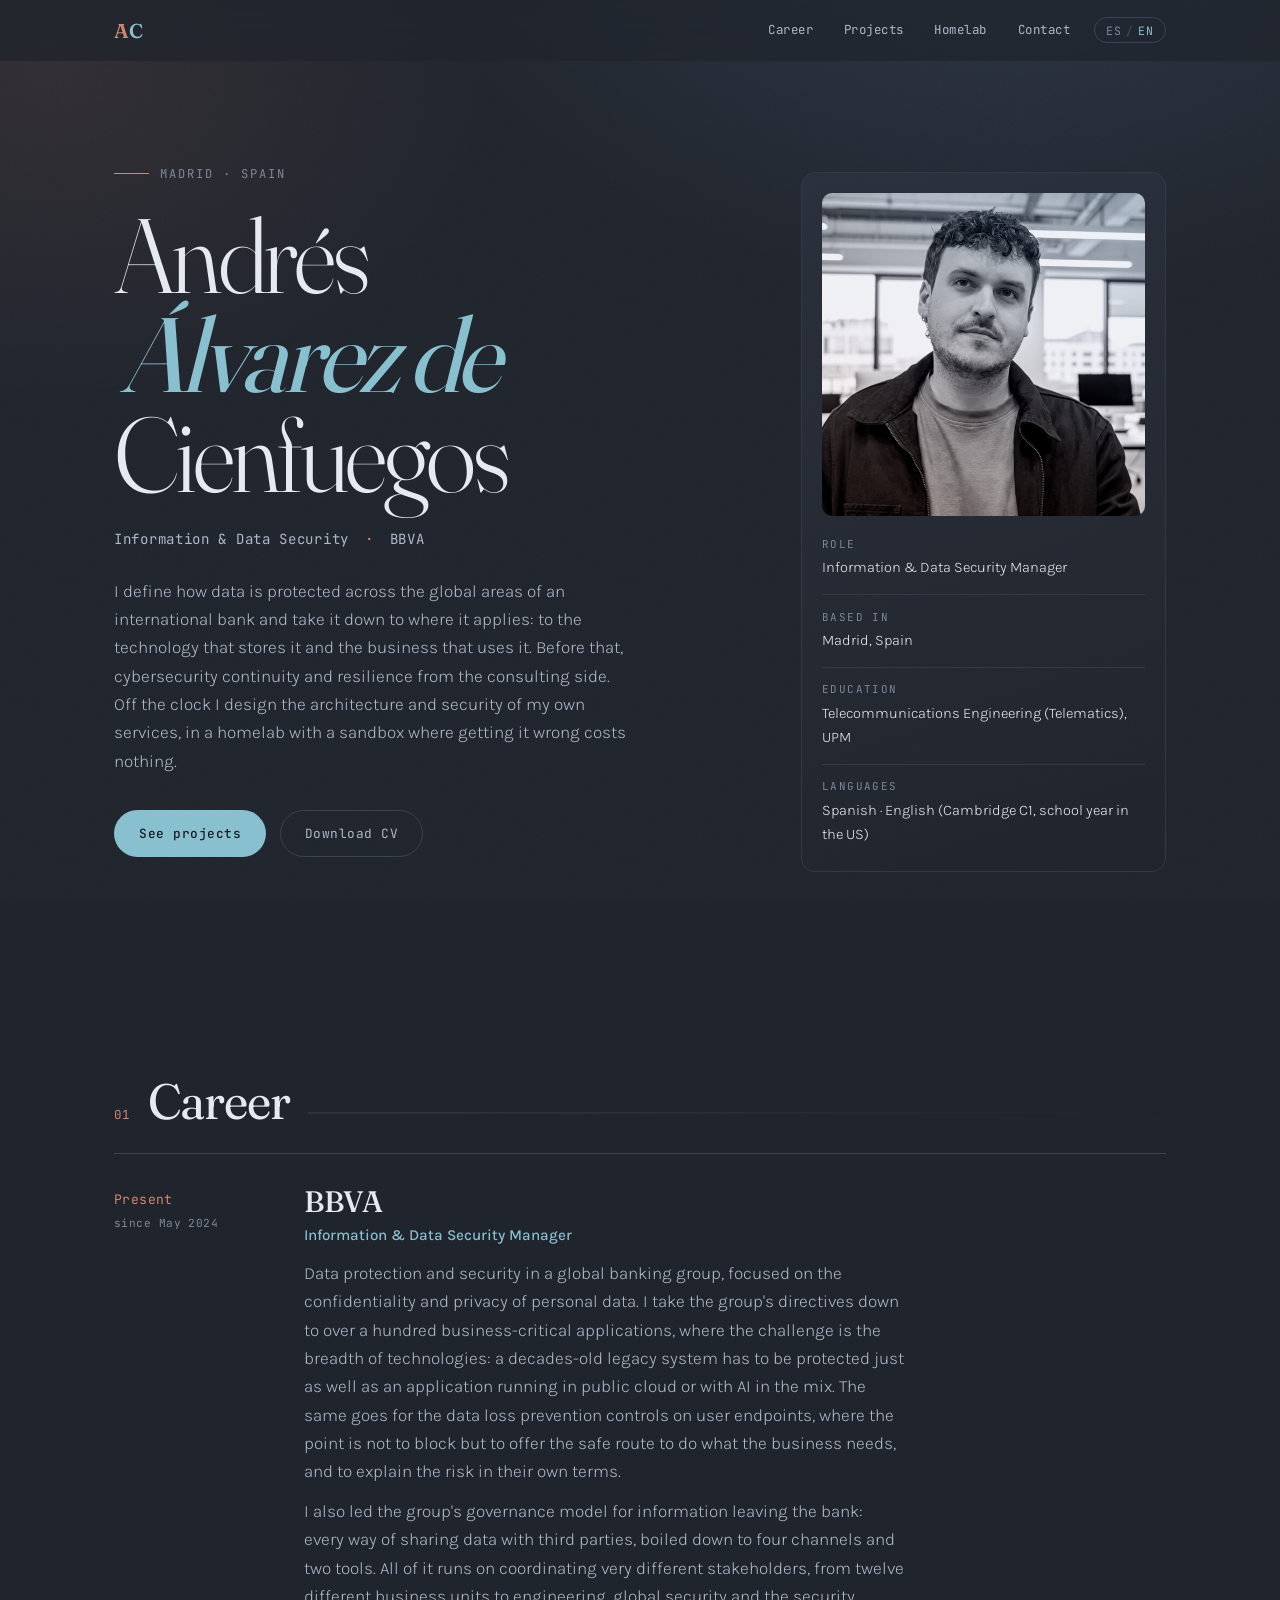
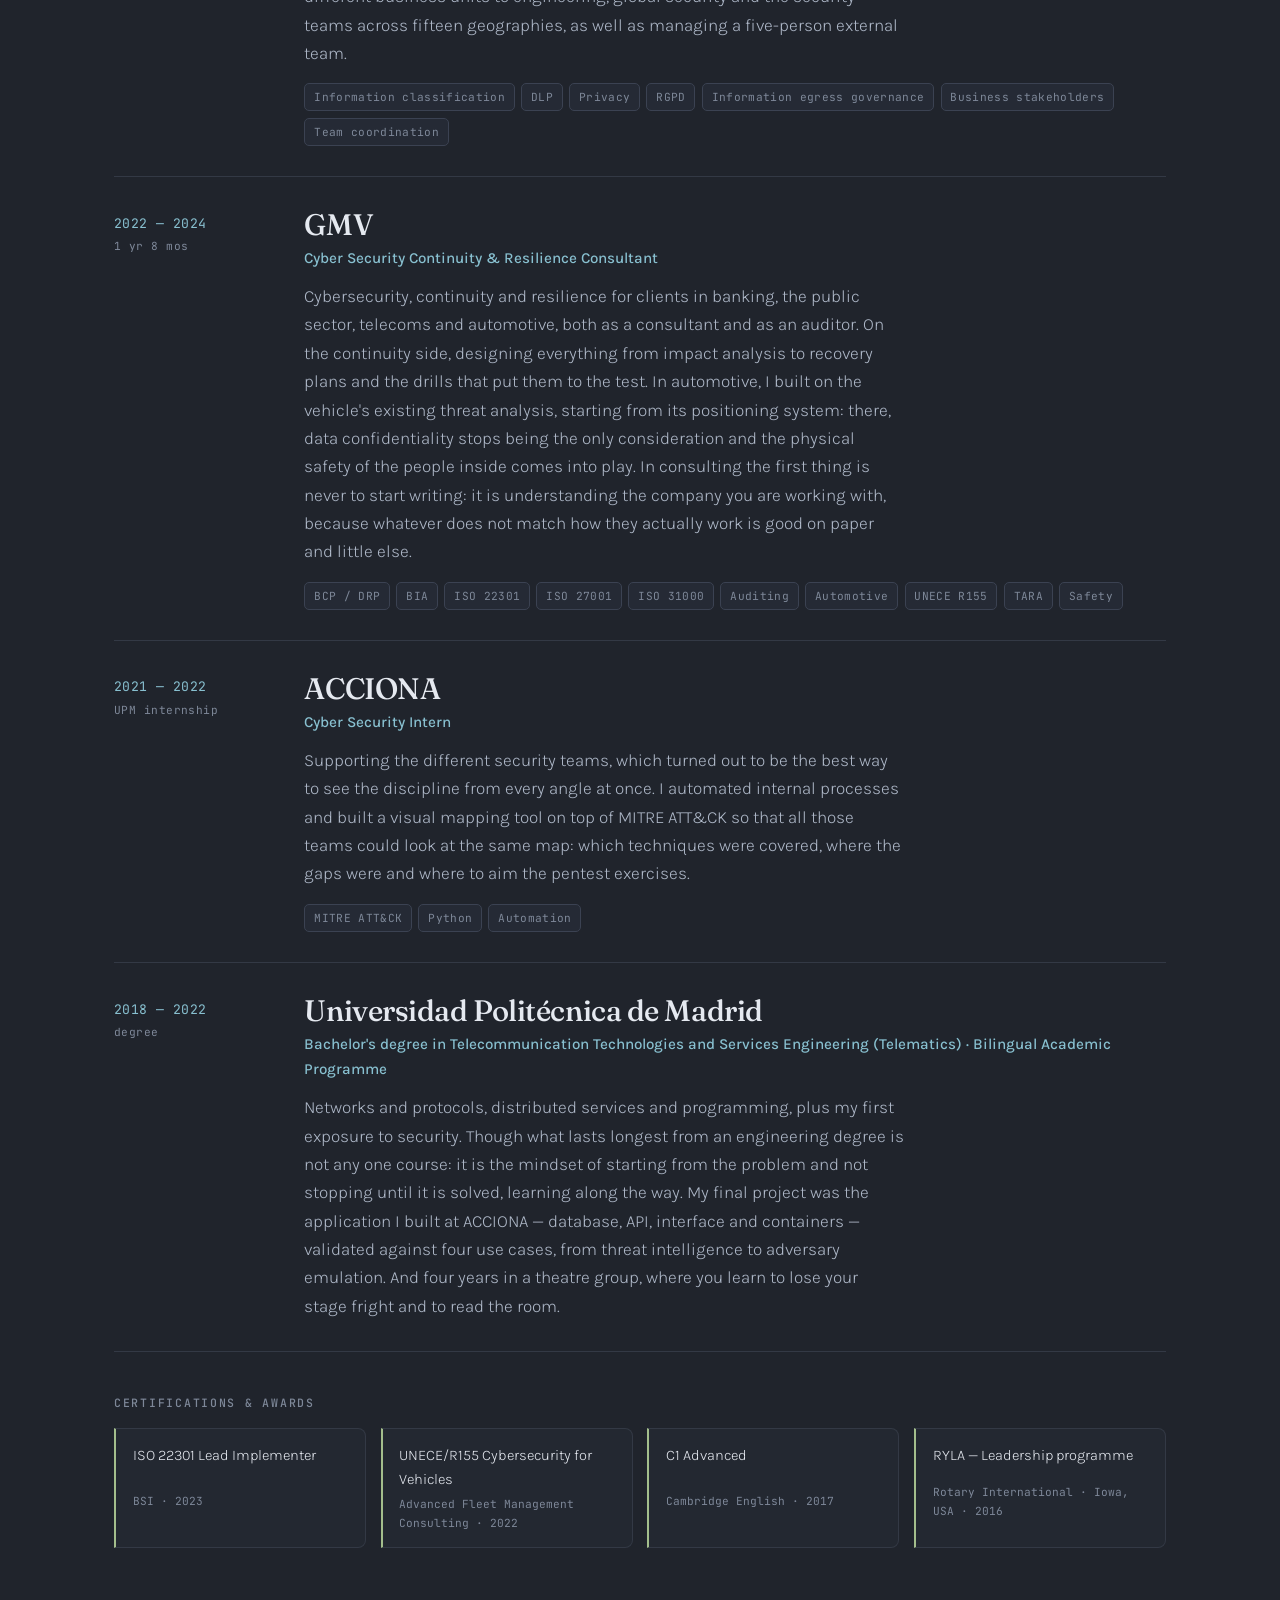
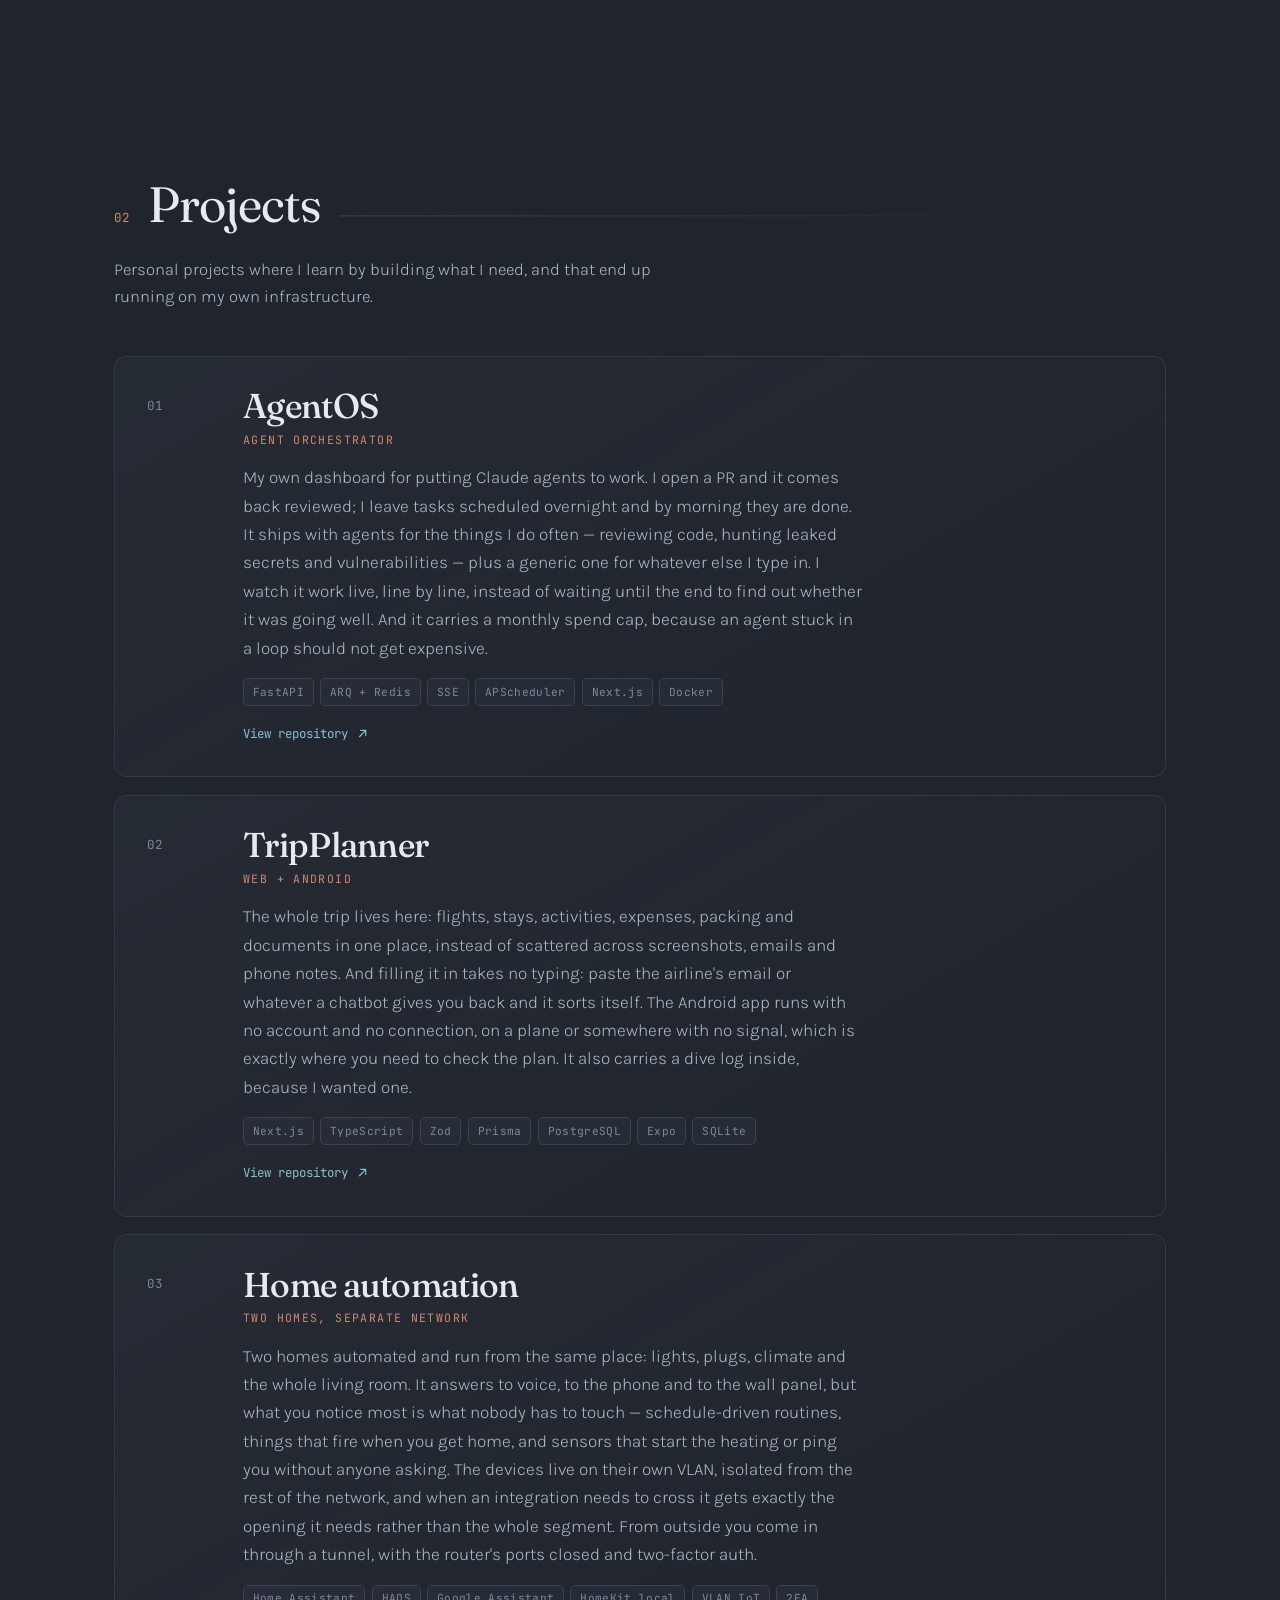
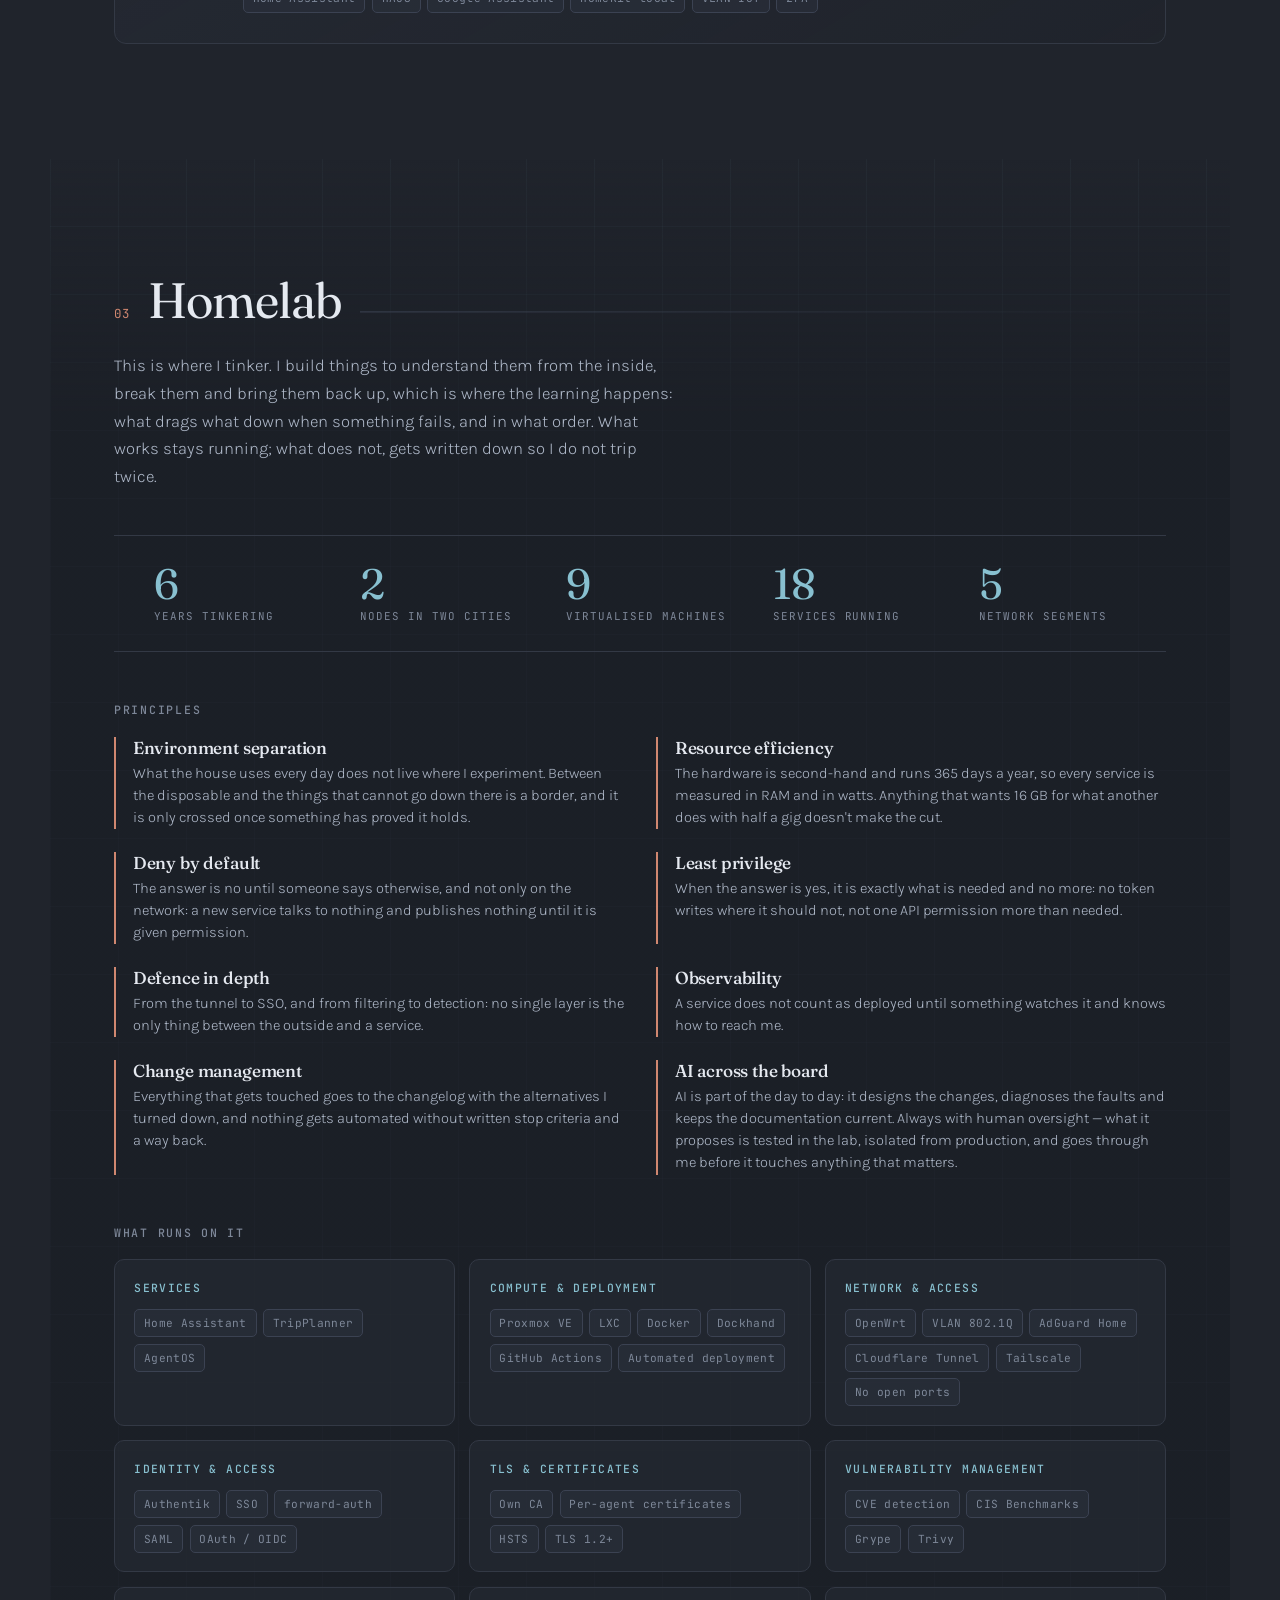
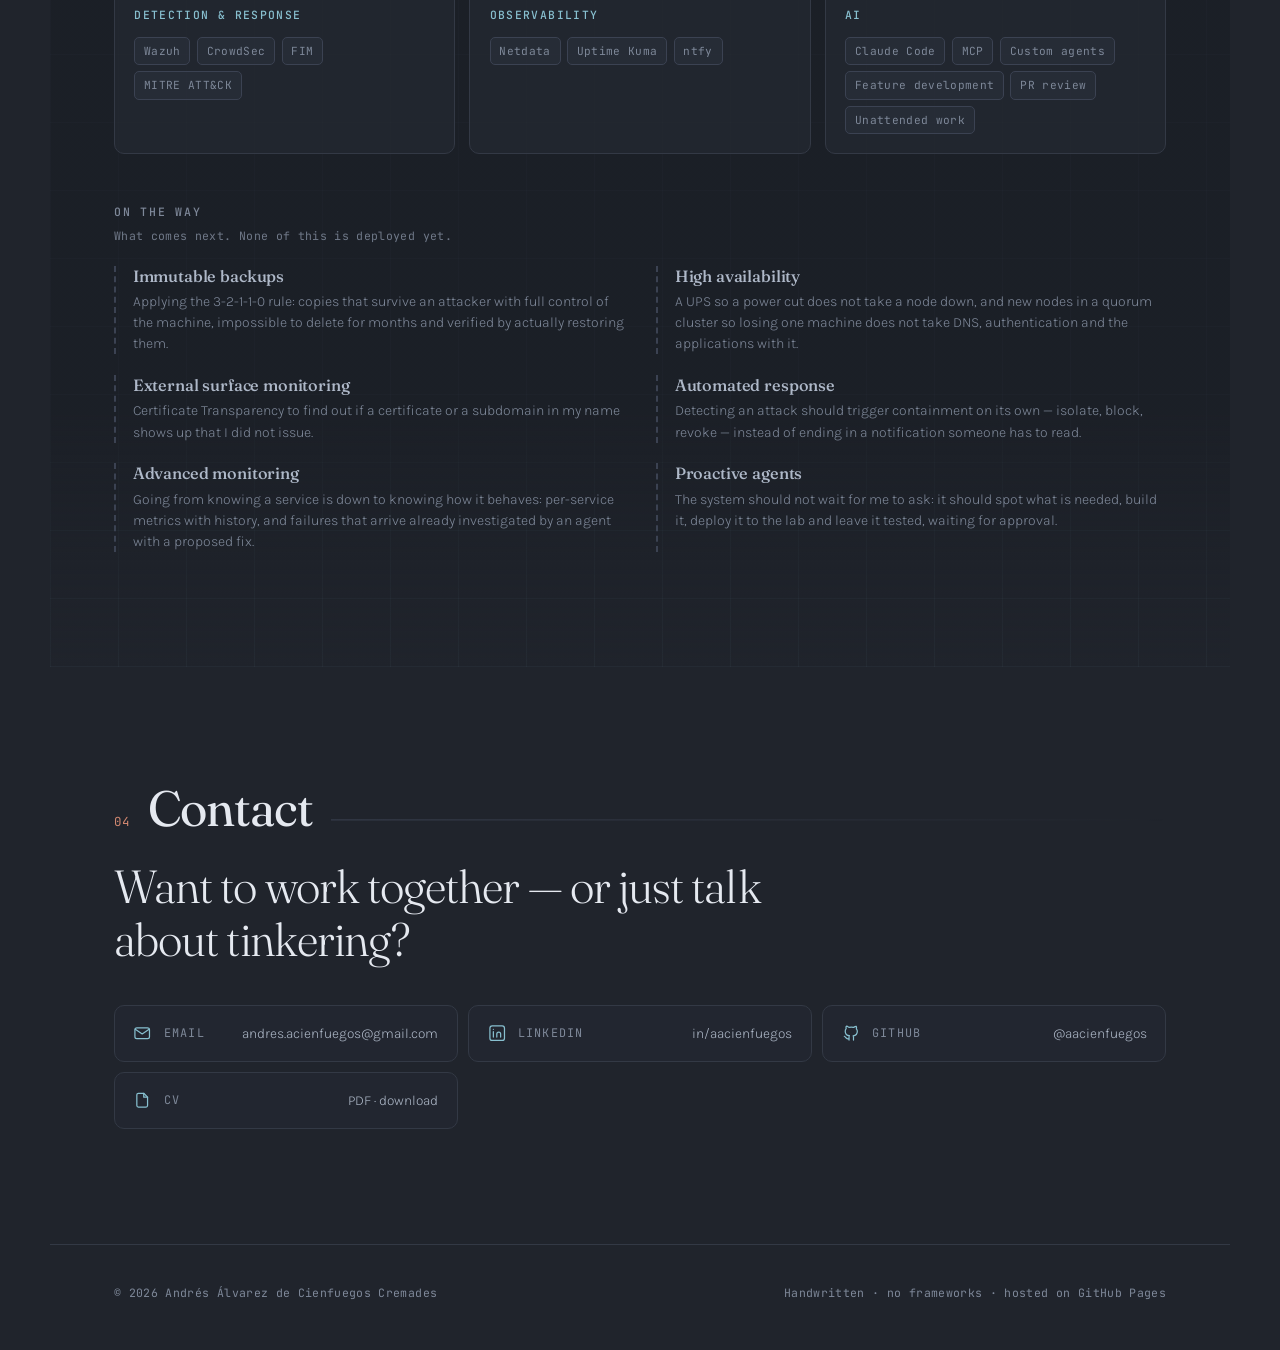
==== index.html @ 3f46bfc2 "feat: navegacion en movil y ajustes de tacto Por debajo de 640px la barra ocultaba la nav sin nada q" ====
<!DOCTYPE html>
<html lang="es">
<head>
<meta charset="utf-8">
<meta name="viewport" content="width=device-width, initial-scale=1.0">
<title>Andrés Álvarez de Cienfuegos — Information &amp; Data Security</title>
<meta name="description" content="Information &amp; Data Security Manager en BBVA. Clasificación de la información, DLP, infraestructura self-hosted y desarrollo. Madrid.">
<meta name="author" content="Andrés Álvarez de Cienfuegos Cremades">
<meta name="theme-color" content="#20242C">

<meta property="og:type" content="profile">
<meta property="og:title" content="Andrés Álvarez de Cienfuegos — Information & Data Security">
<meta property="og:description" content="Information & Data Security Manager en BBVA. Clasificación de la información, DLP, infraestructura self-hosted y desarrollo. Madrid.">
<meta property="og:url" content="https://andres.ciencre.xyz/">
<meta property="og:image" content="https://andres.ciencre.xyz/assets/og.jpg">
<meta property="og:image:width" content="1200">
<meta property="og:image:height" content="630">
<meta property="og:image:alt" content="Andrés Álvarez de Cienfuegos — Information & Data Security">
<meta property="og:locale" content="es_ES">
<meta property="og:locale:alternate" content="en_US">
<meta name="twitter:card" content="summary_large_image">

<link rel="canonical" href="https://andres.ciencre.xyz/">
<link rel="icon" href="data:image/svg+xml,%3Csvg xmlns='http://www.w3.org/2000/svg' viewBox='0 0 32 32'%3E%3Crect width='32' height='32' rx='7' fill='%2320242C'/%3E%3Cpath d='M7.5 24 L16 7.5 L24.5 24' stroke='%23D08770' stroke-width='2.6' fill='none' stroke-linejoin='round'/%3E%3Cpath d='M11.4 19 h9.2' stroke='%2388C0D0' stroke-width='2.6'/%3E%3C/svg%3E">

<link rel="preload" href="assets/fonts/karla-400-lat.woff2" as="font" type="font/woff2" crossorigin>
<link rel="preload" href="assets/fonts/fraunces-300-700-lat.woff2" as="font" type="font/woff2" crossorigin>
<link rel="stylesheet" href="assets/fonts.css">
<link rel="stylesheet" href="style.css">
  <noscript><style>.reveal{opacity:1!important;transform:none!important}</style></noscript>
</head>
<body>
<div class="grain" aria-hidden="true"></div>

<a class="skip" href="#main" data-es="Saltar al contenido" data-en="Skip to content">Saltar al contenido</a>

<header class="topbar">
  <a href="#top" class="mark" aria-label="Andrés Álvarez de Cienfuegos">
    <span class="mark-a">A</span><span class="mark-c">C</span>
  </a>
  <nav class="topnav">
    <a href="#work" data-es="Trayectoria" data-en="Career">Trayectoria</a>
    <a href="#projects" data-es="Proyectos" data-en="Projects">Proyectos</a>
    <a href="#homelab" data-es="Homelab" data-en="Homelab">Homelab</a>
    <a href="#contact" data-es="Contacto" data-en="Contact">Contacto</a>
  </nav>
  <button type="button" class="lang" id="lang-toggle" aria-label="Change language / Cambiar idioma">
    <span class="lang-opt" data-lang="es">ES</span><span class="lang-sep">/</span><span class="lang-opt" data-lang="en">EN</span>
  </button>
  <button type="button" class="menu-btn" id="menu-btn" aria-expanded="false" aria-controls="menu" aria-label="Abrir menú">
    <span class="menu-bar"></span><span class="menu-bar"></span>
  </button>
</header>

<div class="menu" id="menu" hidden>
  <nav class="menu-nav">
    <a href="#work"><span class="menu-idx">01</span><span data-es="Trayectoria" data-en="Career">Trayectoria</span></a>
    <a href="#projects"><span class="menu-idx">02</span><span data-es="Proyectos" data-en="Projects">Proyectos</span></a>
    <a href="#homelab"><span class="menu-idx">03</span><span data-es="Homelab" data-en="Homelab">Homelab</span></a>
    <a href="#contact"><span class="menu-idx">04</span><span data-es="Contacto" data-en="Contact">Contacto</span></a>
  </nav>
  <div class="menu-foot">
    <a href="assets/CV_Andres_AlvarezDeCienfuegos.pdf" data-cv-es="assets/CV_Andres_AlvarezDeCienfuegos.pdf" data-cv-en="assets/CV_Andres_AlvarezDeCienfuegos_EN.pdf" data-es="Descargar CV" data-en="Download CV">Descargar CV</a>
    <a href="https://www.linkedin.com/in/aacienfuegos" rel="noopener">LinkedIn</a>
    <a href="https://github.com/aacienfuegos" rel="noopener">GitHub</a>
  </div>
</div>

<main id="main">

<section class="hero" id="top">
  <div class="hero-grid">
    <div class="hero-lead">
      <p class="kicker reveal" data-es="Madrid · España" data-en="Madrid · Spain">Madrid · España</p>
      <h1 class="reveal">
        <span class="h1-line">Andrés</span>
        <span class="h1-line h1-accent">Álvarez de</span>
        <span class="h1-line">Cienfuegos</span>
      </h1>
      <p class="hero-role reveal">
        <span data-es="Information &amp; Data Security" data-en="Information &amp; Data Security">Information &amp; Data Security</span>
        <span class="dot">·</span>
        <span>BBVA</span>
      </p>
      <p class="hero-text reveal"
         data-es="Defino cómo se protege el dato en las áreas globales de un banco internacional y lo bajo a donde se aplica: a la tecnología que lo guarda y al negocio que lo usa. Antes, continuidad y resiliencia de ciberseguridad desde consultoría. Fuera de horas diseño la arquitectura y la seguridad de mis propios servicios, en un homelab con un laboratorio aparte donde equivocarse sale gratis."
         data-en="I define how data is protected across the global areas of an international bank and take it down to where it applies: to the technology that stores it and the business that uses it. Before that, cybersecurity continuity and resilience from the consulting side. Off the clock I design the architecture and security of my own services, in a homelab with a sandbox where getting it wrong costs nothing.">
        Defino cómo se protege el dato en las áreas globales de un banco internacional y lo bajo a donde se aplica: a la tecnología que lo guarda y al negocio que lo usa. Antes, continuidad y resiliencia de ciberseguridad desde consultoría. Fuera de horas diseño la arquitectura y la seguridad de mis propios servicios, en un homelab con un laboratorio aparte donde equivocarse sale gratis.
      </p>
      <div class="hero-cta reveal">
        <a class="btn btn-primary" href="#projects" data-es="Ver proyectos" data-en="See projects">Ver proyectos</a>
        <a class="btn btn-ghost" href="assets/CV_Andres_AlvarezDeCienfuegos.pdf" data-cv-es="assets/CV_Andres_AlvarezDeCienfuegos.pdf" data-cv-en="assets/CV_Andres_AlvarezDeCienfuegos_EN.pdf" data-es="Descargar CV" data-en="Download CV">Descargar CV</a>
      </div>
    </div>

    <aside class="hero-card reveal">
      <div class="portrait">
        <img src="assets/profile.jpg" alt="Andrés Álvarez de Cienfuegos" width="1200" height="1200" fetchpriority="high">
      </div>
      <dl class="specs">
        <div>
          <dt data-es="Puesto" data-en="Role">Puesto</dt>
          <dd data-es="Information &amp; Data Security Manager" data-en="Information &amp; Data Security Manager">Information &amp; Data Security Manager</dd>
        </div>
        <div>
          <dt data-es="Base" data-en="Based in">Base</dt>
          <dd data-es="Madrid, España" data-en="Madrid, Spain">Madrid, España</dd>
        </div>
        <div>
          <dt data-es="Formación" data-en="Education">Formación</dt>
          <dd data-es="Ing. de Telecomunicaciones (Telemática), UPM" data-en="Telecommunications Engineering (Telematics), UPM">Ing. de Telecomunicaciones (Telemática), UPM</dd>
        </div>
        <div>
          <dt data-es="Idiomas" data-en="Languages">Idiomas</dt>
          <dd data-es="Español · Inglés (C1 Cambridge, curso escolar en EEUU)" data-en="Spanish · English (Cambridge C1, school year in the US)">Español · Inglés (C1 Cambridge, curso escolar en EEUU)</dd>
        </div>
      </dl>
    </aside>
  </div>
</section>

<section class="section" id="work">
  <div class="section-head reveal">
    <span class="num">01</span>
    <h2 data-es="Trayectoria" data-en="Career">Trayectoria</h2>
  </div>
  <ol class="timeline">
    <li class="tl-item reveal">
      <div class="tl-when">
        <span class="tl-now" data-es="Actualidad" data-en="Present">Actualidad</span>
        <span class="tl-since" data-es="desde may. 2024" data-en="since May 2024">desde may. 2024</span>
      </div>
      <div class="tl-what">
        <h3>BBVA</h3>
        <p class="tl-role" data-es="Information &amp; Data Security Manager" data-en="Information &amp; Data Security Manager">Information &amp; Data Security Manager</p>
        <p class="tl-desc"
           data-es="Protección y seguridad del dato en un grupo bancario global, con foco en la confidencialidad y la privacidad de los datos personales. Bajo las directrices del grupo a más de cien aplicaciones críticas, donde el reto es el abanico de tecnologías: hay que proteger igual un sistema legacy de hace décadas que una aplicación en nube pública o con IA de por medio. Y a los controles de prevención de fuga en los puestos de usuario, donde lo importante no es bloquear sino dar la vía segura para hacer lo que el negocio necesita y explicarle el riesgo en sus términos."
           data-en="Data protection and security in a global banking group, focused on the confidentiality and privacy of personal data. I take the group's directives down to over a hundred business-critical applications, where the challenge is the breadth of technologies: a decades-old legacy system has to be protected just as well as an application running in public cloud or with AI in the mix. The same goes for the data loss prevention controls on user endpoints, where the point is not to block but to offer the safe route to do what the business needs, and to explain the risk in their own terms.">
          Protección y seguridad del dato en un grupo bancario global, con foco en la confidencialidad y la privacidad de los datos personales. Bajo las directrices del grupo a más de cien aplicaciones críticas, donde el reto es el abanico de tecnologías: hay que proteger igual un sistema legacy de hace décadas que una aplicación en nube pública o con IA de por medio. Y a los controles de prevención de fuga en los puestos de usuario, donde lo importante no es bloquear sino dar la vía segura para hacer lo que el negocio necesita y explicarle el riesgo en sus términos.
        </p>
        <p class="tl-desc"
           data-es="Lideré además el modelo de gobierno de la salida de información del grupo: todas las formas de compartir el dato con terceros, reducidas a cuatro vías y dos herramientas. Todo esto pasa por coordinar perfiles muy distintos, desde doce áreas de negocio diferentes hasta ingeniería, seguridad global y los equipos de seguridad de quince geografías, además de gestionar un equipo externo de cinco personas."
           data-en="I also led the group's governance model for information leaving the bank: every way of sharing data with third parties, boiled down to four channels and two tools. All of it runs on coordinating very different stakeholders, from twelve different business units to engineering, global security and the security teams across fifteen geographies, as well as managing a five-person external team.">
          Lideré además el modelo de gobierno de la salida de información del grupo: todas las formas de compartir el dato con terceros, reducidas a cuatro vías y dos herramientas. Todo esto pasa por coordinar perfiles muy distintos, desde doce áreas de negocio diferentes hasta ingeniería, seguridad global y los equipos de seguridad de quince geografías, además de gestionar un equipo externo de cinco personas.
        </p>
        <ul class="chips">
          <li data-es="Clasificación de la información" data-en="Information classification">Clasificación de la información</li>
          <li>DLP</li>
          <li data-es="Privacidad" data-en="Privacy">Privacidad</li>
          <li>RGPD</li>
          <li data-es="Gobierno de salida de información" data-en="Information egress governance">Gobierno de salida de información</li>
          <li data-es="Relación con negocio" data-en="Business stakeholders">Relación con negocio</li>
          <li data-es="Coordinación de equipo" data-en="Team coordination">Coordinación de equipo</li>
        </ul>
      </div>
    </li>

    <li class="tl-item reveal">
      <div class="tl-when">
        <span class="tl-now">2022 — 2024</span>
        <span class="tl-since" data-es="1 año 8 meses" data-en="1 yr 8 mos">1 año 8 meses</span>
      </div>
      <div class="tl-what">
        <h3>GMV</h3>
        <p class="tl-role" data-es="Consultor de Continuidad y Resiliencia de Ciberseguridad" data-en="Cyber Security Continuity &amp; Resilience Consultant">Consultor de Continuidad y Resiliencia de Ciberseguridad</p>
        <p class="tl-desc"
           data-es="Ciberseguridad, continuidad y resiliencia para clientes de banca, sector público, telecomunicaciones y automoción, como consultor y como auditor. En continuidad, diseñando desde el análisis de impacto hasta los planes de recuperación y los simulacros que los ponían a prueba. En automoción, evolucioné el análisis de amenazas del vehículo desde su sistema de posicionamiento: ahí la confidencialidad del dato deja de ser el único eje y aparece la seguridad física de quien va dentro. En consultoría lo primero nunca es ponerse a escribir: es entender la empresa que tienes delante, porque lo que no encaje con cómo trabajan de verdad sirve para el papel y para poco más."
           data-en="Cybersecurity, continuity and resilience for clients in banking, the public sector, telecoms and automotive, both as a consultant and as an auditor. On the continuity side, designing everything from impact analysis to recovery plans and the drills that put them to the test. In automotive, I built on the vehicle's existing threat analysis, starting from its positioning system: there, data confidentiality stops being the only consideration and the physical safety of the people inside comes into play. In consulting the first thing is never to start writing: it is understanding the company you are working with, because whatever does not match how they actually work is good on paper and little else.">
          Ciberseguridad, continuidad y resiliencia para clientes de banca, sector público, telecomunicaciones y automoción, como consultor y como auditor. En continuidad, diseñando desde el análisis de impacto hasta los planes de recuperación y los simulacros que los ponían a prueba. En automoción, evolucioné el análisis de amenazas del vehículo desde su sistema de posicionamiento: ahí la confidencialidad del dato deja de ser el único eje y aparece la seguridad física de quien va dentro. En consultoría lo primero nunca es ponerse a escribir: es entender la empresa que tienes delante, porque lo que no encaje con cómo trabajan de verdad sirve para el papel y para poco más.
        </p>
        <ul class="chips">
          <li>BCP / DRP</li>
          <li>BIA</li>
          <li>ISO 22301</li>
          <li>ISO 27001</li>
          <li>ISO 31000</li>
          <li data-es="Auditoría" data-en="Auditing">Auditoría</li>
          <li data-es="Automoción" data-en="Automotive">Automoción</li>
          <li>UNECE R155</li>
          <li>TARA</li>
          <li>Safety</li>
        </ul>
      </div>
    </li>

    <li class="tl-item reveal">
      <div class="tl-when">
        <span class="tl-now">2021 — 2022</span>
        <span class="tl-since" data-es="prácticas UPM" data-en="UPM internship">prácticas UPM</span>
      </div>
      <div class="tl-what">
        <h3>ACCIONA</h3>
        <p class="tl-role" data-es="Becario de Ciberseguridad" data-en="Cyber Security Intern">Becario de Ciberseguridad</p>
        <p class="tl-desc"
           data-es="Soporte a los distintos equipos de seguridad, que fue la mejor manera de ver la disciplina desde todos los ángulos. Automaticé procesos internos y construí una herramienta de mapeo visual sobre MITRE ATT&amp;CK para que todos esos equipos miraran el mismo mapa: qué técnicas estaban cubiertas, dónde quedaban los huecos y hacia dónde dirigir los ejercicios de pentest."
           data-en="Supporting the different security teams, which turned out to be the best way to see the discipline from every angle at once. I automated internal processes and built a visual mapping tool on top of MITRE ATT&amp;CK so that all those teams could look at the same map: which techniques were covered, where the gaps were and where to aim the pentest exercises.">
          Soporte a los distintos equipos de seguridad, que fue la mejor manera de ver la disciplina desde todos los ángulos. Automaticé procesos internos y construí una herramienta de mapeo visual sobre MITRE ATT&amp;CK para que todos esos equipos miraran el mismo mapa: qué técnicas estaban cubiertas, dónde quedaban los huecos y hacia dónde dirigir los ejercicios de pentest.
        </p>
        <ul class="chips">
          <li>MITRE ATT&amp;CK</li>
          <li>Python</li>
          <li data-es="Automatización" data-en="Automation">Automatización</li>
        </ul>
      </div>
    </li>

    <li class="tl-item reveal">
      <div class="tl-when">
        <span class="tl-now">2018 — 2022</span>
        <span class="tl-since" data-es="grado" data-en="degree">grado</span>
      </div>
      <div class="tl-what">
        <h3>Universidad Politécnica de Madrid</h3>
        <p class="tl-role"
           data-es="Grado en Ingeniería de Tecnologías y Servicios de Telecomunicación (Telemática) · Programa Académico-Bilingüe"
           data-en="Bachelor's degree in Telecommunication Technologies and Services Engineering (Telematics) · Bilingual Academic Programme">Grado en Ingeniería de Tecnologías y Servicios de Telecomunicación (Telemática) · Programa Académico-Bilingüe</p>
        <p class="tl-desc"
           data-es="Redes y protocolos, servicios distribuidos y programación, más el primer contacto con la seguridad. Aunque de una ingeniería lo que más dura no es ninguna asignatura: es la mentalidad de empezar por el problema y no parar hasta resolverlo, aprendiendo por el camino. El TFG fue la aplicación que construí en ACCIONA: base de datos, API, interfaz y contenedores, validada contra cuatro casos de uso, de la inteligencia de amenazas a la emulación de adversario. Y cuatro años de grupo de teatro, donde se aprende a perder el miedo a un escenario y a leer a quien tienes delante."
           data-en="Networks and protocols, distributed services and programming, plus my first exposure to security. Though what lasts longest from an engineering degree is not any one course: it is the mindset of starting from the problem and not stopping until it is solved, learning along the way. My final project was the application I built at ACCIONA — database, API, interface and containers — validated against four use cases, from threat intelligence to adversary emulation. And four years in a theatre group, where you learn to lose your stage fright and to read the room.">
          Redes y protocolos, servicios distribuidos y programación, más el primer contacto con la seguridad. Aunque de una ingeniería lo que más dura no es ninguna asignatura: es la mentalidad de empezar por el problema y no parar hasta resolverlo, aprendiendo por el camino. El TFG fue la aplicación que construí en ACCIONA: base de datos, API, interfaz y contenedores, validada contra cuatro casos de uso, de la inteligencia de amenazas a la emulación de adversario. Y cuatro años de grupo de teatro, donde se aprende a perder el miedo a un escenario y a leer a quien tienes delante.
        </p>
      </div>
    </li>
  </ol>

  <div class="certs reveal">
    <h3 class="certs-title" data-es="Certificaciones y reconocimientos" data-en="Certifications &amp; awards">Certificaciones y reconocimientos</h3>
    <ul>
      <li>
        <span class="cert-name">ISO 22301 Lead Implementer</span>
        <span class="cert-meta">BSI · 2023</span>
      </li>
      <li>
        <span class="cert-name" data-es="UNECE/R155 Ciberseguridad para Vehículos" data-en="UNECE/R155 Cybersecurity for Vehicles">UNECE/R155 Ciberseguridad para Vehículos</span>
        <span class="cert-meta">Advanced Fleet Management Consulting · 2022</span>
      </li>
      <li>
        <span class="cert-name">C1 Advanced</span>
        <span class="cert-meta">Cambridge English · 2017</span>
      </li>
      <li>
        <span class="cert-name" data-es="RYLA — Programa de liderazgo" data-en="RYLA — Leadership programme">RYLA — Programa de liderazgo</span>
        <span class="cert-meta" data-es="Rotary International · Iowa, EEUU · 2016" data-en="Rotary International · Iowa, USA · 2016">Rotary International · Iowa, EEUU · 2016</span>
      </li>
    </ul>
  </div>
</section>

<section class="section" id="projects">
  <div class="section-head reveal">
    <span class="num">02</span>
    <h2 data-es="Proyectos" data-en="Projects">Proyectos</h2>
  </div>
  <p class="section-intro reveal"
     data-es="Proyectos personales donde aprendo construyendo lo que necesito, y que acaban corriendo en mi propia infraestructura."
     data-en="Personal projects where I learn by building what I need, and that end up running on my own infrastructure.">
    Proyectos personales donde aprendo construyendo lo que necesito, y que acaban corriendo en mi propia infraestructura.
  </p>

  <div class="projects">
    <article class="proj reveal">
      <span class="proj-idx">01</span>
      <div class="proj-body">
        <h3>AgentOS</h3>
        <p class="proj-tag" data-es="Orquestador de agentes" data-en="Agent orchestrator">Orquestador de agentes</p>
        <p class="proj-desc"
           data-es="Mi propio panel para poner agentes de Claude a trabajar. Abro un PR y aparece revisado; dejo tareas programadas de noche y por la mañana están hechas. Trae agentes para lo que hago a menudo —revisar código, buscar secretos filtrados y vulnerabilidades— y uno genérico para cualquier encargo suelto que le escriba. Lo veo trabajar en directo, línea a línea, en vez de esperar al final para saber si iba bien. Y lleva un tope de gasto mensual, porque un agente que se queda en bucle no debería salir caro."
           data-en="My own dashboard for putting Claude agents to work. I open a PR and it comes back reviewed; I leave tasks scheduled overnight and by morning they are done. It ships with agents for the things I do often — reviewing code, hunting leaked secrets and vulnerabilities — plus a generic one for whatever else I type in. I watch it work live, line by line, instead of waiting until the end to find out whether it was going well. And it carries a monthly spend cap, because an agent stuck in a loop should not get expensive.">
          Mi propio panel para poner agentes de Claude a trabajar. Abro un PR y aparece revisado; dejo tareas programadas de noche y por la mañana están hechas. Trae agentes para lo que hago a menudo —revisar código, buscar secretos filtrados y vulnerabilidades— y uno genérico para cualquier encargo suelto que le escriba. Lo veo trabajar en directo, línea a línea, en vez de esperar al final para saber si iba bien. Y lleva un tope de gasto mensual, porque un agente que se queda en bucle no debería salir caro.
        </p>
        <ul class="chips">
          <li>FastAPI</li><li>ARQ + Redis</li><li>SSE</li><li>APScheduler</li><li>Next.js</li><li>Docker</li>
        </ul>
        <a class="proj-link" href="https://github.com/aacienfuegos/agentos" rel="noopener">
          <span data-es="Ver repositorio" data-en="View repository">Ver repositorio</span>
          <svg viewBox="0 0 24 24" aria-hidden="true"><path d="M7 17 17 7M9 7h8v8"/></svg>
        </a>
      </div>
    </article>

    <article class="proj reveal">
      <span class="proj-idx">02</span>
      <div class="proj-body">
        <h3>TripPlanner</h3>
        <p class="proj-tag" data-es="Web + Android" data-en="Web + Android">Web + Android</p>
        <p class="proj-desc"
           data-es="Todo el viaje vive aquí: vuelos, alojamientos, actividades, gastos, equipaje y documentos en un único sitio, en vez de repartidos entre capturas, correos y notas del móvil. Y para llenarlo no hay que teclear: le pegas el correo de la aerolínea o lo que te devuelva un chat y se ordena solo. La app de Android va sin cuenta y sin conexión, en el avión o en un pueblo sin cobertura, que es justo donde necesitas mirar el plan. Lleva además un cuaderno de buceo dentro, porque me hacía falta."
           data-en="The whole trip lives here: flights, stays, activities, expenses, packing and documents in one place, instead of scattered across screenshots, emails and phone notes. And filling it in takes no typing: paste the airline's email or whatever a chatbot gives you back and it sorts itself. The Android app runs with no account and no connection, on a plane or somewhere with no signal, which is exactly where you need to check the plan. It also carries a dive log inside, because I wanted one.">
          Todo el viaje vive aquí: vuelos, alojamientos, actividades, gastos, equipaje y documentos en un único sitio, en vez de repartidos entre capturas, correos y notas del móvil. Y para llenarlo no hay que teclear: le pegas el correo de la aerolínea o lo que te devuelva un chat y se ordena solo. La app de Android va sin cuenta y sin conexión, en el avión o en un pueblo sin cobertura, que es justo donde necesitas mirar el plan. Lleva además un cuaderno de buceo dentro, porque me hacía falta.
        </p>
        <ul class="chips">
          <li>Next.js</li><li>TypeScript</li><li>Zod</li><li>Prisma</li><li>PostgreSQL</li><li>Expo</li><li>SQLite</li>
        </ul>
        <a class="proj-link" href="https://github.com/aacienfuegos/tripplanner" rel="noopener">
          <span data-es="Ver repositorio" data-en="View repository">Ver repositorio</span>
          <svg viewBox="0 0 24 24" aria-hidden="true"><path d="M7 17 17 7M9 7h8v8"/></svg>
        </a>
      </div>
    </article>

    <article class="proj reveal">
      <span class="proj-idx">03</span>
      <div class="proj-body">
        <h3 data-es="Domótica" data-en="Home automation">Domótica</h3>
        <p class="proj-tag" data-es="Dos casas, red aparte" data-en="Two homes, separate network">Dos casas, red aparte</p>
        <p class="proj-desc"
           data-es="Dos casas domotizadas y gobernadas desde el mismo sitio: luces, enchufes, clima y el salón entero. Responde a la voz, al móvil y al panel de la pared, pero lo que más se nota es lo que no hay que tocar — rutinas por horario, cosas que se disparan al llegar a casa y sensores que arrancan el clima o te avisan sin que nadie pida nada. Los dispositivos viven en una VLAN propia, aislada del resto de la red, y cuando una integración necesita cruzar se le abre el paso justo en lugar del segmento entero. Desde fuera se entra por túnel, con los puertos del router cerrados y doble factor."
           data-en="Two homes automated and run from the same place: lights, plugs, climate and the whole living room. It answers to voice, to the phone and to the wall panel, but what you notice most is what nobody has to touch — schedule-driven routines, things that fire when you get home, and sensors that start the heating or ping you without anyone asking. The devices live on their own VLAN, isolated from the rest of the network, and when an integration needs to cross it gets exactly the opening it needs rather than the whole segment. From outside you come in through a tunnel, with the router's ports closed and two-factor auth.">
          Dos casas domotizadas y gobernadas desde el mismo sitio: luces, enchufes, clima y el salón entero. Responde a la voz, al móvil y al panel de la pared, pero lo que más se nota es lo que no hay que tocar — rutinas por horario, cosas que se disparan al llegar a casa y sensores que arrancan el clima o te avisan sin que nadie pida nada. Los dispositivos viven en una VLAN propia, aislada del resto de la red, y cuando una integración necesita cruzar se le abre el paso justo en lugar del segmento entero. Desde fuera se entra por túnel, con los puertos del router cerrados y doble factor.
        </p>
        <ul class="chips">
          <li>Home Assistant</li><li>HAOS</li><li>Google Assistant</li><li>HomeKit local</li><li>VLAN IoT</li><li>2FA</li>
        </ul>
      </div>
    </article>
  </div>

</section>

<section class="section section-lab" id="homelab">
  <div class="section-head reveal">
    <span class="num">03</span>
    <h2 data-es="Homelab" data-en="Homelab">Homelab</h2>
  </div>
  <p class="section-intro reveal"
     data-es="Aquí es donde cacharreo. Monto cosas para entenderlas por dentro, las rompo y las vuelvo a levantar, que es donde se aprende: qué arrastra qué cuando algo se cae, y en qué orden. Lo que funciona se queda corriendo; lo que no, queda escrito para no tropezar dos veces."
     data-en="This is where I tinker. I build things to understand them from the inside, break them and bring them back up, which is where the learning happens: what drags what down when something fails, and in what order. What works stays running; what does not, gets written down so I do not trip twice.">
    Aquí es donde cacharreo. Monto cosas para entenderlas por dentro, las rompo y las vuelvo a levantar, que es donde se aprende: qué arrastra qué cuando algo se cae, y en qué orden. Lo que funciona se queda corriendo; lo que no, queda escrito para no tropezar dos veces.
  </p>

  <ul class="figures reveal">
    <li><span class="fig-n" id="years" data-since="2020">6</span><span class="fig-l" data-es="años cacharreando" data-en="years tinkering">años cacharreando</span></li>
    <li><span class="fig-n">2</span><span class="fig-l" data-es="nodos en dos ciudades" data-en="nodes in two cities">nodos en dos ciudades</span></li>
    <li><span class="fig-n">9</span><span class="fig-l" data-es="máquinas virtualizadas" data-en="virtualised machines">máquinas virtualizadas</span></li>
    <li><span class="fig-n">18</span><span class="fig-l" data-es="servicios en marcha" data-en="services running">servicios en marcha</span></li>
    <li><span class="fig-n">5</span><span class="fig-l" data-es="segmentos de red" data-en="network segments">segmentos de red</span></li>
  </ul>

  <div class="principles reveal">
    <h3 class="sub-label" data-es="Principios" data-en="Principles">Principios</h3>
    <ul>
      <li>
        <span class="p-name" data-es="Separación de entornos" data-en="Environment separation">Separación de entornos</span>
        <span class="p-text" data-es="Lo que la casa usa a diario no vive donde yo pruebo. Entre lo desechable y lo que no puede caerse hay una frontera, y solo se cruza cuando algo ha demostrado que aguanta." data-en="What the house uses every day does not live where I experiment. Between the disposable and the things that cannot go down there is a border, and it is only crossed once something has proved it holds.">Lo que la casa usa a diario no vive donde yo pruebo. Entre lo desechable y lo que no puede caerse hay una frontera, y solo se cruza cuando algo ha demostrado que aguanta.</span>
      </li>
      <li>
        <span class="p-name" data-es="Eficiencia de recursos" data-en="Resource efficiency">Eficiencia de recursos</span>
        <span class="p-text" data-es="El hardware es de segunda mano y está encendido los 365 días, así que cada servicio se mide en RAM y en vatios. Lo que pide 16 GB para lo que otro resuelve con medio, fuera." data-en="The hardware is second-hand and runs 365 days a year, so every service is measured in RAM and in watts. Anything that wants 16 GB for what another does with half a gig doesn't make the cut.">El hardware es de segunda mano y está encendido los 365 días, así que cada servicio se mide en RAM y en vatios. Lo que pide 16 GB para lo que otro resuelve con medio, fuera.</span>
      </li>
      <li>
        <span class="p-name" data-es="Denegar por defecto" data-en="Deny by default">Denegar por defecto</span>
        <span class="p-text" data-es="La respuesta es no mientras nadie diga lo contrario, y no solo en la red: un servicio nuevo no habla con nada ni publica nada hasta que se le da permiso." data-en="The answer is no until someone says otherwise, and not only on the network: a new service talks to nothing and publishes nothing until it is given permission.">La respuesta es no mientras nadie diga lo contrario, y no solo en la red: un servicio nuevo no habla con nada ni publica nada hasta que se le da permiso.</span>
      </li>
      <li>
        <span class="p-name" data-es="Mínimo privilegio" data-en="Least privilege">Mínimo privilegio</span>
        <span class="p-text" data-es="Cuando la respuesta es sí, es lo justo y nada más: ningún token escribe donde no le toca, ningún permiso de API sobra." data-en="When the answer is yes, it is exactly what is needed and no more: no token writes where it should not, not one API permission more than needed.">Cuando la respuesta es sí, es lo justo y nada más: ningún token escribe donde no le toca, ningún permiso de API sobra.</span>
      </li>
      <li>
        <span class="p-name" data-es="Defensa en profundidad" data-en="Defence in depth">Defensa en profundidad</span>
        <span class="p-text" data-es="Del túnel al SSO, y del filtrado a la detección: ninguna capa es la única que separa el exterior de un servicio." data-en="From the tunnel to SSO, and from filtering to detection: no single layer is the only thing between the outside and a service.">Del túnel al SSO, y del filtrado a la detección: ninguna capa es la única que separa el exterior de un servicio.</span>
      </li>
      <li>
        <span class="p-name" data-es="Observabilidad" data-en="Observability">Observabilidad</span>
        <span class="p-text" data-es="Un servicio no cuenta como desplegado hasta que algo lo vigila y sabe cómo avisarme." data-en="A service does not count as deployed until something watches it and knows how to reach me.">Un servicio no cuenta como desplegado hasta que algo lo vigila y sabe cómo avisarme.</span>
      </li>
      <li>
        <span class="p-name" data-es="Gestión del cambio" data-en="Change management">Gestión del cambio</span>
        <span class="p-text" data-es="Todo lo que se toca va al changelog con las alternativas que descarté, y nada se automatiza sin criterio de parada y vuelta atrás escritos." data-en="Everything that gets touched goes to the changelog with the alternatives I turned down, and nothing gets automated without written stop criteria and a way back.">Todo lo que se toca va al changelog con las alternativas que descarté, y nada se automatiza sin criterio de parada y vuelta atrás escritos.</span>
      </li>
      <li>
        <span class="p-name" data-es="IA transversal" data-en="AI across the board">IA transversal</span>
        <span class="p-text" data-es="La IA está en el día a día: diseña los cambios, diagnostica las averías y mantiene la documentación actualizada. Siempre con supervisión humana — lo que propone se prueba en el laboratorio, aislado de producción, y pasa por mí antes de tocar nada que importe." data-en="AI is part of the day to day: it designs the changes, diagnoses the faults and keeps the documentation current. Always with human oversight — what it proposes is tested in the lab, isolated from production, and goes through me before it touches anything that matters.">La IA está en el día a día: diseña los cambios, diagnostica las averías y mantiene la documentación actualizada. Siempre con supervisión humana — lo que propone se prueba en el laboratorio, aislado de producción, y pasa por mí antes de tocar nada que importe.</span>
      </li>
    </ul>
  </div>

  <div class="caps reveal">
    <h3 class="sub-label" data-es="Lo que corre ahí" data-en="What runs on it">Lo que corre ahí</h3>
    <div class="cap-grid">
      <div class="cap">
        <h4 data-es="Servicios" data-en="Services">Servicios</h4>
        <ul class="chips"><li>Home Assistant</li><li>TripPlanner</li><li>AgentOS</li></ul>
      </div>
      <div class="cap">
        <h4 data-es="Cómputo y despliegue" data-en="Compute &amp; deployment">Cómputo y despliegue</h4>
        <ul class="chips"><li>Proxmox VE</li><li>LXC</li><li>Docker</li><li>Dockhand</li><li>GitHub Actions</li><li data-es="Despliegue automático" data-en="Automated deployment">Despliegue automático</li></ul>
      </div>
      <div class="cap">
        <h4 data-es="Red y acceso" data-en="Network &amp; access">Red y acceso</h4>
        <ul class="chips"><li>OpenWrt</li><li>VLAN 802.1Q</li><li>AdGuard Home</li><li>Cloudflare Tunnel</li><li>Tailscale</li><li data-es="Sin puertos abiertos" data-en="No open ports">Sin puertos abiertos</li></ul>
      </div>
      <div class="cap">
        <h4 data-es="Identidad y acceso" data-en="Identity &amp; access">Identidad y acceso</h4>
        <ul class="chips"><li>Authentik</li><li>SSO</li><li>forward-auth</li><li>SAML</li><li>OAuth / OIDC</li></ul>
      </div>
      <div class="cap">
        <h4 data-es="TLS y certificados" data-en="TLS &amp; certificates">TLS y certificados</h4>
        <ul class="chips"><li data-es="CA propia" data-en="Own CA">CA propia</li><li data-es="Certificados por agente" data-en="Per-agent certificates">Certificados por agente</li><li>HSTS</li><li>TLS 1.2+</li></ul>
      </div>
      <div class="cap">
        <h4 data-es="Gestión de vulnerabilidades" data-en="Vulnerability management">Gestión de vulnerabilidades</h4>
        <ul class="chips"><li data-es="Detección de CVE" data-en="CVE detection">Detección de CVE</li><li>CIS Benchmarks</li><li>Grype</li><li>Trivy</li></ul>
      </div>
      <div class="cap">
        <h4 data-es="Detección y respuesta" data-en="Detection &amp; response">Detección y respuesta</h4>
        <ul class="chips"><li>Wazuh</li><li>CrowdSec</li><li>FIM</li><li>MITRE ATT&amp;CK</li></ul>
      </div>
      <div class="cap">
        <h4 data-es="Observabilidad" data-en="Observability">Observabilidad</h4>
        <ul class="chips"><li>Netdata</li><li>Uptime Kuma</li><li>ntfy</li></ul>
      </div>
      <div class="cap">
        <h4 data-es="IA" data-en="AI">IA</h4>
        <ul class="chips"><li>Claude Code</li><li>MCP</li><li data-es="Agentes propios" data-en="Custom agents">Agentes propios</li><li data-es="Desarrollo de features" data-en="Feature development">Desarrollo de features</li><li data-es="Revisión de PR" data-en="PR review">Revisión de PR</li><li data-es="Trabajo desatendido" data-en="Unattended work">Trabajo desatendido</li></ul>
      </div>
    </div>
  </div>

  <div class="roadmap reveal">
    <h3 class="sub-label" data-es="En camino" data-en="On the way">En camino</h3>
    <p class="roadmap-note"
       data-es="Lo siguiente. Nada de esto está desplegado todavía."
       data-en="What comes next. None of this is deployed yet.">
      Lo siguiente. Nada de esto está desplegado todavía.
    </p>
    <ul>
      <li>
        <span class="r-name" data-es="Backups inmutables" data-en="Immutable backups">Backups inmutables</span>
        <span class="r-text" data-es="Aplicar la regla 3-2-1-1-0: copias que sobreviven a un atacante con control total de la máquina, imborrables durante meses y verificadas restaurando de verdad." data-en="Applying the 3-2-1-1-0 rule: copies that survive an attacker with full control of the machine, impossible to delete for months and verified by actually restoring them.">Aplicar la regla 3-2-1-1-0: copias que sobreviven a un atacante con control total de la máquina, imborrables durante meses y verificadas restaurando de verdad.</span>
      </li>
      <li>
        <span class="r-name" data-es="Alta disponibilidad" data-en="High availability">Alta disponibilidad</span>
        <span class="r-text" data-es="Un SAI para que un corte de luz no tire un nodo, y nodos nuevos en clúster con quórum para que perder una máquina no se lleve por delante el DNS, la autenticación y las aplicaciones." data-en="A UPS so a power cut does not take a node down, and new nodes in a quorum cluster so losing one machine does not take DNS, authentication and the applications with it.">Un SAI para que un corte de luz no tire un nodo, y nodos nuevos en clúster con quórum para que perder una máquina no se lleve por delante el DNS, la autenticación y las aplicaciones.</span>
      </li>
      <li>
        <span class="r-name" data-es="Vigilancia de superficie" data-en="External surface monitoring">Vigilancia de superficie</span>
        <span class="r-text" data-es="Certificate Transparency para enterarme si aparece un certificado o un subdominio a mi nombre que yo no he emitido." data-en="Certificate Transparency to find out if a certificate or a subdomain in my name shows up that I did not issue.">Certificate Transparency para enterarme si aparece un certificado o un subdominio a mi nombre que yo no he emitido.</span>
      </li>
      <li>
        <span class="r-name" data-es="Respuesta automatizada" data-en="Automated response">Respuesta automatizada</span>
        <span class="r-text" data-es="Que detectar un ataque dispare la contención sola —aislar, bloquear, revocar— en vez de terminar en un aviso que alguien tiene que leer." data-en="Detecting an attack should trigger containment on its own — isolate, block, revoke — instead of ending in a notification someone has to read.">Que detectar un ataque dispare la contención sola —aislar, bloquear, revocar— en vez de terminar en un aviso que alguien tiene que leer.</span>
      </li>
      <li>
        <span class="r-name" data-es="Monitorización avanzada" data-en="Advanced monitoring">Monitorización avanzada</span>
        <span class="r-text" data-es="Pasar de saber que un servicio está caído a saber cómo se comporta: métricas por servicio con histórico, y fallos que llegan ya investigados por un agente con una propuesta de arreglo." data-en="Going from knowing a service is down to knowing how it behaves: per-service metrics with history, and failures that arrive already investigated by an agent with a proposed fix.">Pasar de saber que un servicio está caído a saber cómo se comporta: métricas por servicio con histórico, y fallos que llegan ya investigados por un agente con una propuesta de arreglo.</span>
      </li>
      <li>
        <span class="r-name" data-es="Agentes proactivos" data-en="Proactive agents">Agentes proactivos</span>
        <span class="r-text" data-es="Que el sistema no espere a que yo pida: que detecte qué hace falta, lo desarrolle, lo despliegue en el laboratorio y me lo deje probado esperando el visto bueno." data-en="The system should not wait for me to ask: it should spot what is needed, build it, deploy it to the lab and leave it tested, waiting for approval.">Que el sistema no espere a que yo pida: que detecte qué hace falta, lo desarrolle, lo despliegue en el laboratorio y me lo deje probado esperando el visto bueno.</span>
      </li>
    </ul>
  </div>
</section>

<section class="section" id="contact">
  <div class="section-head reveal">
    <span class="num">04</span>
    <h2 data-es="Contacto" data-en="Contact">Contacto</h2>
  </div>
  <p class="contact-line reveal"
     data-es="¿Trabajamos juntos o cacharreamos un rato?"
     data-en="Want to work together — or just talk about tinkering?">
    ¿Trabajamos juntos o cacharreamos un rato?
  </p>
  <ul class="links reveal">
    <li>
      <a href="mailto:andres.acienfuegos@gmail.com">
        <svg viewBox="0 0 24 24" aria-hidden="true"><rect x="2.5" y="5" width="19" height="14" rx="2.5"/><path d="m3 7 9 6 9-6"/></svg>
        <span class="link-key">Email</span>
        <span class="link-val">andres.acienfuegos@gmail.com</span>
      </a>
    </li>
    <li>
      <a href="https://www.linkedin.com/in/aacienfuegos" rel="noopener">
        <svg viewBox="0 0 24 24" aria-hidden="true"><rect x="2.5" y="2.5" width="19" height="19" rx="3"/><path d="M7 10v7M7 7v.01M11.5 17v-4a2.5 2.5 0 0 1 5 0v4"/></svg>
        <span class="link-key">LinkedIn</span>
        <span class="link-val">in/aacienfuegos</span>
      </a>
    </li>
    <li>
      <a href="https://github.com/aacienfuegos" rel="noopener">
        <svg viewBox="0 0 24 24" aria-hidden="true"><path d="M9 19c-4 1.5-4-2.5-6-3m12 5v-3.5c0-1 .1-1.4-.5-2 2.8-.3 5.5-1.4 5.5-6a4.6 4.6 0 0 0-1.3-3.2 4.3 4.3 0 0 0-.1-3.2s-1-.3-3.4 1.3a11.7 11.7 0 0 0-6.2 0C6.6 2.6 5.6 2.9 5.6 2.9a4.3 4.3 0 0 0-.1 3.2A4.6 4.6 0 0 0 4.2 9.3c0 4.6 2.7 5.7 5.5 6-.6.6-.6 1.2-.5 2V21"/></svg>
        <span class="link-key">GitHub</span>
        <span class="link-val">@aacienfuegos</span>
      </a>
    </li>
    <li>
      <a href="assets/CV_Andres_AlvarezDeCienfuegos.pdf" data-cv-es="assets/CV_Andres_AlvarezDeCienfuegos.pdf" data-cv-en="assets/CV_Andres_AlvarezDeCienfuegos_EN.pdf">
        <svg viewBox="0 0 24 24" aria-hidden="true"><path d="M14 3H7a2 2 0 0 0-2 2v14a2 2 0 0 0 2 2h10a2 2 0 0 0 2-2V8z"/><path d="M14 3v5h5"/></svg>
        <span class="link-key">CV</span>
        <span class="link-val" data-es="PDF · descargar" data-en="PDF · download">PDF · descargar</span>
      </a>
    </li>
  </ul>
</section>

</main>

<footer class="foot">
  <p>© <span id="year">2026</span> Andrés Álvarez de Cienfuegos Cremades</p>
  <p class="foot-meta" data-es="Hecho a mano · sin frameworks · alojado en GitHub Pages"
     data-en="Handwritten · no frameworks · hosted on GitHub Pages">Hecho a mano · sin frameworks · alojado en GitHub Pages</p>
</footer>

<script src="main.js"></script>
</body>
</html>
---- assets/fonts.css ----
@font-face {
  font-family: 'Fraunces';
  font-style: normal;
  font-weight: 300 700;
  font-display: swap;
  src: url(fonts/fraunces-300-700-ext.woff2) format('woff2');
  unicode-range: U+0100-02BA, U+02BD-02C5, U+02C7-02CC, U+02CE-02D7, U+02DD-02FF, U+0304, U+0308, U+0329, U+1D00-1DBF, U+1E00-1E9F, U+1EF2-1EFF, U+2020, U+20A0-20AB, U+20AD-20C0, U+2113, U+2C60-2C7F, U+A720-A7FF;
}
@font-face {
  font-family: 'Fraunces';
  font-style: normal;
  font-weight: 300 700;
  font-display: swap;
  src: url(fonts/fraunces-300-700-lat.woff2) format('woff2');
  unicode-range: U+0000-00FF, U+0131, U+0152-0153, U+02BB-02BC, U+02C6, U+02DA, U+02DC, U+0304, U+0308, U+0329, U+2000-206F, U+20AC, U+2122, U+2191, U+2193, U+2212, U+2215, U+FEFF, U+FFFD;
}
@font-face {
  font-family: 'JetBrains Mono';
  font-style: normal;
  font-weight: 400;
  font-display: swap;
  src: url(fonts/jetbrains-mono-400-ext.woff2) format('woff2');
  unicode-range: U+0100-02BA, U+02BD-02C5, U+02C7-02CC, U+02CE-02D7, U+02DD-02FF, U+0304, U+0308, U+0329, U+1D00-1DBF, U+1E00-1E9F, U+1EF2-1EFF, U+2020, U+20A0-20AB, U+20AD-20C0, U+2113, U+2C60-2C7F, U+A720-A7FF;
}
@font-face {
  font-family: 'JetBrains Mono';
  font-style: normal;
  font-weight: 400;
  font-display: swap;
  src: url(fonts/jetbrains-mono-400-lat.woff2) format('woff2');
  unicode-range: U+0000-00FF, U+0131, U+0152-0153, U+02BB-02BC, U+02C6, U+02DA, U+02DC, U+0304, U+0308, U+0329, U+2000-206F, U+20AC, U+2122, U+2191, U+2193, U+2212, U+2215, U+FEFF, U+FFFD;
}
@font-face {
  font-family: 'JetBrains Mono';
  font-style: normal;
  font-weight: 500;
  font-display: swap;
  src: url(fonts/jetbrains-mono-500-ext.woff2) format('woff2');
  unicode-range: U+0100-02BA, U+02BD-02C5, U+02C7-02CC, U+02CE-02D7, U+02DD-02FF, U+0304, U+0308, U+0329, U+1D00-1DBF, U+1E00-1E9F, U+1EF2-1EFF, U+2020, U+20A0-20AB, U+20AD-20C0, U+2113, U+2C60-2C7F, U+A720-A7FF;
}
@font-face {
  font-family: 'JetBrains Mono';
  font-style: normal;
  font-weight: 500;
  font-display: swap;
  src: url(fonts/jetbrains-mono-500-lat.woff2) format('woff2');
  unicode-range: U+0000-00FF, U+0131, U+0152-0153, U+02BB-02BC, U+02C6, U+02DA, U+02DC, U+0304, U+0308, U+0329, U+2000-206F, U+20AC, U+2122, U+2191, U+2193, U+2212, U+2215, U+FEFF, U+FFFD;
}
@font-face {
  font-family: 'Karla';
  font-style: normal;
  font-weight: 300;
  font-display: swap;
  src: url(fonts/karla-300-ext.woff2) format('woff2');
  unicode-range: U+0100-02BA, U+02BD-02C5, U+02C7-02CC, U+02CE-02D7, U+02DD-02FF, U+0304, U+0308, U+0329, U+1D00-1DBF, U+1E00-1E9F, U+1EF2-1EFF, U+2020, U+20A0-20AB, U+20AD-20C0, U+2113, U+2C60-2C7F, U+A720-A7FF;
}
@font-face {
  font-family: 'Karla';
  font-style: normal;
  font-weight: 300;
  font-display: swap;
  src: url(fonts/karla-300-lat.woff2) format('woff2');
  unicode-range: U+0000-00FF, U+0131, U+0152-0153, U+02BB-02BC, U+02C6, U+02DA, U+02DC, U+0304, U+0308, U+0329, U+2000-206F, U+20AC, U+2122, U+2191, U+2193, U+2212, U+2215, U+FEFF, U+FFFD;
}
@font-face {
  font-family: 'Karla';
  font-style: normal;
  font-weight: 400;
  font-display: swap;
  src: url(fonts/karla-400-ext.woff2) format('woff2');
  unicode-range: U+0100-02BA, U+02BD-02C5, U+02C7-02CC, U+02CE-02D7, U+02DD-02FF, U+0304, U+0308, U+0329, U+1D00-1DBF, U+1E00-1E9F, U+1EF2-1EFF, U+2020, U+20A0-20AB, U+20AD-20C0, U+2113, U+2C60-2C7F, U+A720-A7FF;
}
@font-face {
  font-family: 'Karla';
  font-style: normal;
  font-weight: 400;
  font-display: swap;
  src: url(fonts/karla-400-lat.woff2) format('woff2');
  unicode-range: U+0000-00FF, U+0131, U+0152-0153, U+02BB-02BC, U+02C6, U+02DA, U+02DC, U+0304, U+0308, U+0329, U+2000-206F, U+20AC, U+2122, U+2191, U+2193, U+2212, U+2215, U+FEFF, U+FFFD;
}
@font-face {
  font-family: 'Karla';
  font-style: normal;
  font-weight: 500;
  font-display: swap;
  src: url(fonts/karla-500-ext.woff2) format('woff2');
  unicode-range: U+0100-02BA, U+02BD-02C5, U+02C7-02CC, U+02CE-02D7, U+02DD-02FF, U+0304, U+0308, U+0329, U+1D00-1DBF, U+1E00-1E9F, U+1EF2-1EFF, U+2020, U+20A0-20AB, U+20AD-20C0, U+2113, U+2C60-2C7F, U+A720-A7FF;
}
@font-face {
  font-family: 'Karla';
  font-style: normal;
  font-weight: 500;
  font-display: swap;
  src: url(fonts/karla-500-lat.woff2) format('woff2');
  unicode-range: U+0000-00FF, U+0131, U+0152-0153, U+02BB-02BC, U+02C6, U+02DA, U+02DC, U+0304, U+0308, U+0329, U+2000-206F, U+20AC, U+2122, U+2191, U+2193, U+2212, U+2215, U+FEFF, U+FFFD;
}
@font-face {
  font-family: 'Karla';
  font-style: normal;
  font-weight: 600;
  font-display: swap;
  src: url(fonts/karla-600-ext.woff2) format('woff2');
  unicode-range: U+0100-02BA, U+02BD-02C5, U+02C7-02CC, U+02CE-02D7, U+02DD-02FF, U+0304, U+0308, U+0329, U+1D00-1DBF, U+1E00-1E9F, U+1EF2-1EFF, U+2020, U+20A0-20AB, U+20AD-20C0, U+2113, U+2C60-2C7F, U+A720-A7FF;
}
@font-face {
  font-family: 'Karla';
  font-style: normal;
  font-weight: 600;
  font-display: swap;
  src: url(fonts/karla-600-lat.woff2) format('woff2');
  unicode-range: U+0000-00FF, U+0131, U+0152-0153, U+02BB-02BC, U+02C6, U+02DA, U+02DC, U+0304, U+0308, U+0329, U+2000-206F, U+20AC, U+2122, U+2191, U+2193, U+2212, U+2215, U+FEFF, U+FFFD;
}
---- style.css ----
:root{
  --bg:#20242C;
  --bg-deep:#191D24;
  --surface:#272C36;
  --surface-2:#2E3440;
  --line:#3B4252;
  --line-soft:#333945;
  --text:#E5E9F0;
  --text-dim:#AEB8C8;
  --text-mute:#7E8899;
  --frost:#88C0D0;
  --frost-deep:#5E81AC;
  --ember:#D08770;
  --sage:#A3BE8C;

  --f-display:"Fraunces",Georgia,"Times New Roman",serif;
  --f-body:"Karla","Helvetica Neue",Arial,sans-serif;
  --f-mono:"JetBrains Mono",ui-monospace,"SF Mono",Consolas,monospace;

  --pad:clamp(1.25rem,5vw,6rem);
  --maxw:1180px;
  --ease:cubic-bezier(.22,.61,.36,1);
}

*,*::before,*::after{box-sizing:border-box}

html{scroll-behavior:smooth;-webkit-text-size-adjust:100%}

body{
  margin:0;
  background:var(--bg);
  color:var(--text);
  font-family:var(--f-body);
  font-size:clamp(1rem,.95rem + .2vw,1.075rem);
  line-height:1.65;
  font-weight:300;
  -webkit-font-smoothing:antialiased;
  overflow-x:clip;
  background-image:
    radial-gradient(60rem 40rem at 78% -12%,rgba(94,129,172,.20),transparent 62%),
    radial-gradient(46rem 34rem at 4% 8%,rgba(208,135,112,.09),transparent 60%);
  background-attachment:fixed;
}

.grain{
  position:fixed;
  inset:0;
  z-index:1;
  pointer-events:none;
  opacity:.4;
  mix-blend-mode:overlay;
  background-image:url("data:image/svg+xml,%3Csvg xmlns='http://www.w3.org/2000/svg' width='140' height='140'%3E%3Cfilter id='n'%3E%3CfeTurbulence type='fractalNoise' baseFrequency='.85' numOctaves='3'/%3E%3C/filter%3E%3Crect width='140' height='140' filter='url(%23n)' opacity='.5'/%3E%3C/svg%3E");
}

img{max-width:100%;height:auto;display:block}
a{color:inherit;text-decoration:none}

::selection{background:var(--ember);color:var(--bg-deep)}

:focus-visible{
  outline:2px solid var(--frost);
  outline-offset:3px;
  border-radius:3px;
}

.skip{
  position:absolute;
  left:-9999px;
  top:.5rem;
  z-index:100;
  background:var(--frost);
  color:var(--bg-deep);
  padding:.6rem 1rem;
  border-radius:6px;
  font-family:var(--f-mono);
  font-size:.8rem;
}
.skip:focus{left:.75rem}

/* ── topbar ─────────────────────────────────── */

.topbar{
  position:sticky;
  top:0;
  z-index:40;
  display:flex;
  align-items:center;
  gap:1.5rem;
  padding-block:.85rem;
  padding-inline:max(var(--pad),calc((100% - var(--maxw))/2 + var(--pad)));
  background:rgba(32,36,44,.72);
  backdrop-filter:blur(14px) saturate(1.4);
  -webkit-backdrop-filter:blur(14px) saturate(1.4);
  border-bottom:1px solid transparent;
  transition:border-color .3s var(--ease),background .3s var(--ease);
}
.topbar.stuck{border-bottom-color:var(--line-soft)}

.mark{
  font-family:var(--f-display);
  font-weight:600;
  font-size:1.25rem;
  letter-spacing:-.02em;
  font-variation-settings:"opsz" 12;
}
.mark-a{color:var(--ember)}
.mark-c{color:var(--frost)}

.topnav{
  margin-left:auto;
  display:flex;
  gap:clamp(.9rem,2.4vw,2rem);
  font-family:var(--f-mono);
  font-size:.78rem;
  letter-spacing:.04em;
  color:var(--text-dim);
}
.topnav a{position:relative;padding:.2rem 0;transition:color .25s var(--ease)}
.topnav a::after{
  content:"";
  position:absolute;
  left:0;right:0;bottom:-2px;
  height:1px;
  background:var(--ember);
  transform:scaleX(0);
  transform-origin:left;
  transition:transform .3s var(--ease);
}
.topnav a:hover{color:var(--text)}
.topnav a:hover::after{transform:scaleX(1)}

.lang{
  flex:none;
  background:transparent;
  border:1px solid var(--line);
  border-radius:999px;
  padding:.3rem .7rem;
  font-family:var(--f-mono);
  font-size:.72rem;
  letter-spacing:.06em;
  color:var(--text-mute);
  cursor:pointer;
  transition:border-color .25s var(--ease);
}
.lang:hover{border-color:var(--frost-deep)}
.lang-sep{margin:0 .28rem;opacity:.4}
.lang-opt{transition:color .25s var(--ease)}
.lang-opt.on{color:var(--frost)}

/* ── layout ─────────────────────────────────── */

main{position:relative;z-index:2}

.hero,.section{
  max-width:var(--maxw);
  margin:0 auto;
  padding-inline:var(--pad);
  scroll-margin-top:4.5rem;
}

.section{padding-block:clamp(4rem,9vw,7.5rem)}

.section-head{
  display:flex;
  align-items:baseline;
  gap:1.1rem;
  margin-bottom:1.6rem;
}
.section-head .num{
  font-family:var(--f-mono);
  font-size:.78rem;
  color:var(--ember);
  letter-spacing:.1em;
  padding-top:.35rem;
}
.section-head h2{
  margin:0;
  font-family:var(--f-display);
  font-weight:400;
  font-size:clamp(1.9rem,1.1rem + 3vw,3.1rem);
  font-variation-settings:"opsz" 60;
  letter-spacing:-.02em;
  line-height:1.05;
}
.section-head::after{
  content:"";
  flex:1;
  height:1px;
  background:linear-gradient(90deg,var(--line),transparent);
  transform:translateY(-.35rem);
}

.section-intro{
  max-width:56ch;
  color:var(--text-dim);
  margin:0 0 2.8rem;
  font-size:1.05rem;
}

/* ── hero ───────────────────────────────────── */

.hero{
  padding-block:clamp(3rem,8vw,6.5rem) clamp(3rem,7vw,5.5rem);
}
.hero-grid{
  display:grid;
  grid-template-columns:minmax(0,1.45fr) minmax(0,.85fr);
  gap:clamp(2rem,5vw,4.5rem);
  align-items:start;
}

.kicker{
  margin:0 0 1.4rem;
  font-family:var(--f-mono);
  font-size:.76rem;
  letter-spacing:.16em;
  text-transform:uppercase;
  color:var(--text-mute);
  display:flex;
  align-items:center;
  gap:.7rem;
}
.kicker::before{
  content:"";
  width:2.2rem;
  height:1px;
  background:var(--ember);
}

h1{
  margin:0;
  font-family:var(--f-display);
  font-weight:300;
  font-size:clamp(2.9rem,1.3rem + 7.4vw,6.6rem);
  line-height:.94;
  letter-spacing:-.035em;
  font-variation-settings:"opsz" 144,"SOFT" 0;
}
.h1-line{display:block}
.h1-accent{
  color:var(--frost);
  font-style:italic;
  font-weight:400;
  margin-left:.06em;
}

.hero-role{
  margin:1.5rem 0 0;
  font-family:var(--f-mono);
  font-size:.88rem;
  letter-spacing:.05em;
  color:var(--text-dim);
}
.hero-role .dot{color:var(--ember);margin:0 .45rem}

.hero-text{
  margin:1.6rem 0 0;
  max-width:52ch;
  color:var(--text-dim);
  font-size:1.075rem;
}

.hero-cta{
  display:flex;
  flex-wrap:wrap;
  gap:.85rem;
  margin-top:2.2rem;
}
.btn{
  display:inline-block;
  padding:.72rem 1.5rem;
  border-radius:999px;
  font-family:var(--f-mono);
  font-size:.8rem;
  letter-spacing:.04em;
  border:1px solid transparent;
  transition:transform .25s var(--ease),background .25s var(--ease),border-color .25s var(--ease),color .25s var(--ease);
}
.btn-primary{background:var(--frost);color:var(--bg-deep);font-weight:500}
.btn-primary:hover{background:#9BCEDB;transform:translateY(-2px)}
.btn-ghost{border-color:var(--line);color:var(--text-dim)}
.btn-ghost:hover{border-color:var(--ember);color:var(--text);transform:translateY(-2px)}

.hero-card{
  position:relative;
  border:1px solid var(--line-soft);
  border-radius:14px;
  background:linear-gradient(160deg,rgba(46,52,64,.75),rgba(32,36,44,.5));
  padding:1.25rem;
  margin-top:.5rem;
}
.portrait{
  position:relative;
  border-radius:10px;
  overflow:hidden;
  aspect-ratio:1/1;
}
.portrait img{
  width:100%;height:100%;
  object-fit:cover;
  filter:grayscale(1) contrast(1.06) brightness(.94);
  transition:filter .5s var(--ease),transform .6s var(--ease);
}
.portrait::after{
  content:"";
  position:absolute;
  inset:0;
  background:linear-gradient(200deg,rgba(94,129,172,.35),rgba(208,135,112,.16));
  mix-blend-mode:color;
  transition:opacity .5s var(--ease);
}
.hero-card:hover .portrait img{filter:grayscale(0) contrast(1) brightness(1);transform:scale(1.02)}
.hero-card:hover .portrait::after{opacity:0}

.specs{margin:1.25rem 0 .25rem;display:grid;gap:.85rem}
.specs>div{
  display:grid;
  gap:.15rem;
  padding-bottom:.85rem;
  border-bottom:1px solid var(--line-soft);
}
.specs>div:last-child{border-bottom:0;padding-bottom:0}
.specs dt{
  font-family:var(--f-mono);
  font-size:.68rem;
  letter-spacing:.13em;
  text-transform:uppercase;
  color:var(--text-mute);
}
.specs dd{margin:0;font-size:.92rem;color:var(--text)}

/* ── timeline ───────────────────────────────── */

.timeline{list-style:none;margin:0;padding:0}

.tl-item{
  display:grid;
  grid-template-columns:9.5rem 1fr;
  gap:clamp(1rem,3vw,2.5rem);
  padding:1.9rem 0;
  border-top:1px solid var(--line-soft);
  transition:border-color .3s var(--ease);
}
.tl-item:first-child{border-top:1px solid var(--line)}
.tl-item:last-child{border-bottom:1px solid var(--line-soft)}
.tl-item:hover{border-top-color:var(--frost-deep)}

.tl-when{
  display:grid;
  gap:.2rem;
  align-content:start;
  padding-top:.3rem;
}
.tl-now{
  font-family:var(--f-mono);
  font-size:.82rem;
  color:var(--frost);
  letter-spacing:.03em;
}
.tl-item:first-child .tl-now{color:var(--ember)}
.tl-since{
  font-family:var(--f-mono);
  font-size:.7rem;
  color:var(--text-mute);
  letter-spacing:.04em;
}

.tl-what h3{
  margin:0;
  font-family:var(--f-display);
  font-weight:500;
  font-size:clamp(1.35rem,1rem + 1.2vw,1.85rem);
  font-variation-settings:"opsz" 36;
  letter-spacing:-.015em;
  line-height:1.15;
}
.tl-role{
  margin:.25rem 0 0;
  color:var(--frost);
  font-size:.95rem;
  font-weight:500;
}
.tl-desc{margin:.7rem 0 0;color:var(--text-dim);max-width:60ch}

.chips{
  list-style:none;
  display:flex;
  flex-wrap:wrap;
  gap:.4rem;
  margin:1rem 0 0;
  padding:0;
}
.chips li{
  font-family:var(--f-mono);
  font-size:.7rem;
  letter-spacing:.03em;
  color:var(--text-mute);
  border:1px solid var(--line);
  border-radius:5px;
  padding:.24rem .55rem;
  background:rgba(46,52,64,.45);
  transition:color .25s var(--ease),border-color .25s var(--ease);
}
.tl-item:hover .chips li,
.proj:hover .chips li,
.cap:hover .chips li{color:var(--text-dim);border-color:var(--line)}

.certs{margin-top:2.6rem}
.certs-title{
  margin:0 0 1rem;
  font-family:var(--f-mono);
  font-size:.72rem;
  letter-spacing:.15em;
  text-transform:uppercase;
  color:var(--text-mute);
  font-weight:500;
}
.certs ul{
  list-style:none;
  margin:0;
  padding:0;
  display:grid;
  grid-template-columns:repeat(auto-fit,minmax(230px,1fr));
  gap:.9rem;
}
.certs li{
  display:grid;
  gap:.2rem;
  padding:.9rem 1.05rem;
  border:1px solid var(--line-soft);
  border-left:2px solid var(--sage);
  border-radius:0 8px 8px 0;
  background:rgba(39,44,54,.5);
}
.cert-name{font-size:.92rem;color:var(--text)}
.cert-meta{font-family:var(--f-mono);font-size:.7rem;color:var(--text-mute)}

/* ── proyectos ──────────────────────────────── */

.projects{display:grid;gap:1.1rem}

.proj{
  position:relative;
  display:grid;
  grid-template-columns:4.5rem 1fr;
  gap:clamp(.5rem,2vw,1.5rem);
  padding:1.9rem clamp(1.1rem,2.5vw,2rem);
  border:1px solid var(--line-soft);
  border-radius:12px;
  background:linear-gradient(150deg,rgba(46,52,64,.42),rgba(32,36,44,.28));
  overflow:hidden;
  transition:border-color .35s var(--ease),transform .35s var(--ease),background .35s var(--ease);
}
.proj::before{
  content:"";
  position:absolute;
  left:0;top:0;bottom:0;
  width:2px;
  background:linear-gradient(180deg,var(--ember),var(--frost));
  transform:scaleY(0);
  transform-origin:top;
  transition:transform .4s var(--ease);
}
.proj:hover{
  border-color:var(--line);
  transform:translateY(-3px);
  background:linear-gradient(150deg,rgba(46,52,64,.62),rgba(32,36,44,.36));
}
.proj:hover::before{transform:scaleY(1)}

.proj-idx{
  font-family:var(--f-mono);
  font-size:.78rem;
  color:var(--text-mute);
  letter-spacing:.1em;
  padding-top:.55rem;
}
.proj-body h3{
  margin:0;
  font-family:var(--f-display);
  font-weight:500;
  font-size:clamp(1.5rem,1rem + 1.6vw,2.15rem);
  font-variation-settings:"opsz" 48;
  letter-spacing:-.02em;
  line-height:1.1;
}
.proj-tag{
  margin:.3rem 0 0;
  font-family:var(--f-mono);
  font-size:.72rem;
  letter-spacing:.12em;
  text-transform:uppercase;
  color:var(--ember);
}
.proj-desc{margin:.9rem 0 0;color:var(--text-dim);max-width:62ch}

.proj-link{
  display:inline-flex;
  align-items:center;
  gap:.45rem;
  margin-top:1.1rem;
  font-family:var(--f-mono);
  font-size:.78rem;
  color:var(--frost);
  transition:gap .25s var(--ease),color .25s var(--ease);
}
.proj-link svg{
  width:.95rem;height:.95rem;
  fill:none;
  stroke:currentColor;
  stroke-width:1.8;
  stroke-linecap:round;
  stroke-linejoin:round;
}
.proj-link:hover{gap:.75rem;color:#9BCEDB}

/* ── homelab ────────────────────────────────── */

.section-lab{position:relative}
.section-lab::before{
  content:"";
  position:absolute;
  inset:0;
  background:
    linear-gradient(180deg,transparent,rgba(25,29,36,.6) 12%,rgba(25,29,36,.6) 88%,transparent),
    repeating-linear-gradient(90deg,rgba(136,192,208,.045) 0 1px,transparent 1px 68px),
    repeating-linear-gradient(0deg,rgba(136,192,208,.045) 0 1px,transparent 1px 68px);
  z-index:-1;
  pointer-events:none;
}

.sub-label{
  margin:0 0 1.1rem;
  font-family:var(--f-mono);
  font-size:.72rem;
  letter-spacing:.15em;
  text-transform:uppercase;
  color:var(--text-mute);
  font-weight:500;
}

.figures{
  list-style:none;
  margin:0 0 3rem;
  padding-block:1.7rem;
  display:grid;
  grid-template-columns:repeat(auto-fit,minmax(148px,1fr));
  gap:1.4rem 1.2rem;
  border-top:1px solid var(--line-soft);
  border-bottom:1px solid var(--line-soft);
}
.figures li{display:grid;gap:.3rem;align-content:start}
.fig-n{
  font-family:var(--f-display);
  font-weight:400;
  font-size:clamp(2rem,1.3rem + 1.7vw,2.7rem);
  font-variation-settings:"opsz" 40;
  color:var(--frost);
  line-height:.95;
  letter-spacing:-.025em;
}
.fig-l{
  font-family:var(--f-mono);
  font-size:.68rem;
  letter-spacing:.09em;
  text-transform:uppercase;
  color:var(--text-mute);
  line-height:1.4;
}

.caps{margin-bottom:3rem}
.principles{margin-bottom:3rem}
.principles ul{
  list-style:none;
  margin:0;
  padding:0;
  display:grid;
  grid-template-columns:repeat(2,minmax(0,1fr));
  gap:1.4rem 2rem;
}
.principles li{
  display:grid;
  gap:.3rem;
  align-content:start;
  padding-left:1.05rem;
  border-left:2px solid var(--ember);
}
.p-name{
  font-family:var(--f-display);
  font-weight:500;
  font-size:1.08rem;
  font-variation-settings:"opsz" 20;
  letter-spacing:-.01em;
  color:var(--text);
  line-height:1.25;
}
.p-text{color:var(--text-dim);font-size:.92rem;line-height:1.5}

.cap-grid{
  display:grid;
  grid-template-columns:repeat(auto-fit,minmax(300px,1fr));
  gap:.9rem;
}
.cap{
  padding:1.15rem 1.2rem;
  border:1px solid var(--line-soft);
  border-radius:10px;
  background:rgba(39,44,54,.55);
  transition:border-color .3s var(--ease),transform .3s var(--ease);
}
.cap:hover{border-color:var(--frost-deep);transform:translateY(-2px)}
.cap h4{
  margin:0 0 .75rem;
  font-family:var(--f-mono);
  font-size:.71rem;
  letter-spacing:.12em;
  text-transform:uppercase;
  color:var(--frost);
  font-weight:500;
}
.cap .chips{margin:0}

.roadmap{margin-top:3rem}
.roadmap .sub-label{margin-bottom:.35rem}
.roadmap-note{
  margin:0 0 1.3rem;
  font-family:var(--f-mono);
  font-size:.72rem;
  letter-spacing:.03em;
  color:var(--text-mute);
  opacity:.85;
}
.roadmap ul{
  list-style:none;
  margin:0;
  padding:0;
  display:grid;
  grid-template-columns:repeat(2,minmax(0,1fr));
  gap:1.3rem 2rem;
}
.roadmap li{
  display:grid;
  gap:.3rem;
  align-content:start;
  padding-left:1.05rem;
  border-left:2px dashed var(--line);
}
.r-name{
  font-family:var(--f-display);
  font-weight:500;
  font-size:1.02rem;
  font-variation-settings:"opsz" 20;
  letter-spacing:-.01em;
  color:var(--text-dim);
  line-height:1.25;
}
.r-text{color:var(--text-mute);font-size:.88rem;line-height:1.5}

/* ── stack ──────────────────────────────────── */

.stack{display:grid;gap:0}
.stack-row{
  display:grid;
  grid-template-columns:9.5rem 1fr;
  gap:clamp(1rem,3vw,2.5rem);
  padding:1.5rem 0;
  border-top:1px solid var(--line-soft);
  align-items:start;
}
.stack-row:last-child{border-bottom:1px solid var(--line-soft)}
.stack-row h3{
  margin:0;
  font-family:var(--f-mono);
  font-size:.74rem;
  letter-spacing:.14em;
  text-transform:uppercase;
  color:var(--text-mute);
  font-weight:500;
  padding-top:.3rem;
}
.stack-row .chips{margin:0}
.stack-row .chips li{font-size:.76rem;padding:.32rem .7rem;color:var(--text-dim)}

/* ── contacto ───────────────────────────────── */

.contact-line{
  margin:0 0 2.4rem;
  max-width:24ch;
  font-family:var(--f-display);
  font-weight:300;
  font-size:clamp(1.6rem,1rem + 2.6vw,2.9rem);
  font-variation-settings:"opsz" 72;
  line-height:1.15;
  letter-spacing:-.02em;
  color:var(--text);
}

.links{
  list-style:none;
  margin:0;
  padding:0;
  display:grid;
  grid-template-columns:repeat(auto-fit,minmax(260px,1fr));
  gap:.65rem;
}
.links a{
  display:grid;
  grid-template-columns:auto auto 1fr;
  align-items:center;
  gap:.75rem;
  padding:1rem 1.15rem;
  border:1px solid var(--line-soft);
  border-radius:10px;
  background:rgba(39,44,54,.45);
  transition:border-color .28s var(--ease),background .28s var(--ease),transform .28s var(--ease);
}
.links a:hover{
  border-color:var(--ember);
  background:rgba(46,52,64,.7);
  transform:translateY(-2px);
}
.links svg{
  width:1.15rem;height:1.15rem;
  fill:none;
  stroke:var(--frost);
  stroke-width:1.6;
  stroke-linecap:round;
  stroke-linejoin:round;
  transition:stroke .28s var(--ease);
}
.links a:hover svg{stroke:var(--ember)}
.link-key{
  font-family:var(--f-mono);
  font-size:.74rem;
  letter-spacing:.1em;
  text-transform:uppercase;
  color:var(--text-mute);
}
.link-val{
  justify-self:end;
  font-size:.86rem;
  color:var(--text-dim);
  overflow:hidden;
  text-overflow:ellipsis;
  white-space:nowrap;
}

/* ── footer ─────────────────────────────────── */

.foot{
  position:relative;
  z-index:2;
  max-width:var(--maxw);
  margin:0 auto;
  padding:2.4rem var(--pad) 3rem;
  border-top:1px solid var(--line-soft);
  display:flex;
  flex-wrap:wrap;
  justify-content:space-between;
  gap:.6rem;
  font-family:var(--f-mono);
  font-size:.72rem;
  color:var(--text-mute);
  letter-spacing:.03em;
}
.foot p{margin:0}

/* ── reveal ─────────────────────────────────── */

.reveal{
  opacity:0;
  transform:translateY(14px);
  transition:opacity .55s var(--ease),transform .55s var(--ease);
}
.reveal.in{opacity:1;transform:none}

/* ── responsive ─────────────────────────────── */

@media (max-width:900px){
  .hero-grid{grid-template-columns:1fr}
  .hero-card{max-width:340px;margin-top:1rem}
}

@media (max-width:640px){
  .topnav{display:none}
  .lang{margin-left:auto;min-height:44px}
  .figures{grid-template-columns:repeat(2,1fr)}
  .proj-link{margin-top:.6rem;padding-block:.8rem}
  .principles ul,
  .roadmap ul{grid-template-columns:1fr}
  .tl-item,.stack-row{grid-template-columns:1fr;gap:.5rem}
  .tl-when{display:flex;gap:.7rem;align-items:baseline;padding-top:0}
  .proj{grid-template-columns:1fr}
  .proj-idx{padding-top:0}
  .links a{grid-template-columns:auto 1fr}
  .link-val{grid-column:1/-1;justify-self:start}
  .contact-line{max-width:none}
}

@media (prefers-reduced-motion:reduce){
  html{scroll-behavior:auto}
  *,*::before,*::after{
    animation-duration:.01ms !important;
    transition-duration:.01ms !important;
  }
  .reveal{opacity:1;transform:none}
}

@media print{
  .grain,.topbar,.hero-cta{display:none}
  body{background:#fff;color:#000}
  .reveal{opacity:1;transform:none}
}

/* ── menú móvil ─────────────────────────────── */

.menu-btn{
  display:none;
  flex:none;
  flex-direction:column;
  align-items:center;
  justify-content:center;
  gap:5px;
  width:44px;height:44px;
  background:transparent;
  border:1px solid var(--line);
  border-radius:999px;
  cursor:pointer;
  transition:border-color .25s var(--ease);
}
.menu-btn:hover{border-color:var(--frost-deep)}
.menu-bar{
  display:block;
  width:16px;height:1.5px;
  background:var(--text-dim);
  transition:transform .3s var(--ease);
}
.menu-btn[aria-expanded="true"] .menu-bar:first-child{transform:translateY(3.25px) rotate(45deg)}
.menu-btn[aria-expanded="true"] .menu-bar:last-child{transform:translateY(-3.25px) rotate(-45deg)}

.menu{
  display:none;
  position:fixed;
  inset:0;
  z-index:39;
  flex-direction:column;
  justify-content:center;
  gap:2.2rem;
  padding:6rem var(--pad) 3rem;
  background:rgba(25,29,36,.98);
  backdrop-filter:blur(18px);
  -webkit-backdrop-filter:blur(18px);
  opacity:0;
  transition:opacity .26s var(--ease);
}
.menu.open{opacity:1}

.menu-nav{display:grid}
.menu-nav a{
  display:flex;
  align-items:baseline;
  gap:1rem;
  padding:.8rem 0;
  font-family:var(--f-display);
  font-weight:300;
  font-size:clamp(1.9rem,9vw,2.6rem);
  line-height:1.1;
  color:var(--text);
}
.menu-idx{
  font-family:var(--f-mono);
  font-size:.72rem;
  letter-spacing:.1em;
  color:var(--ember);
}
.menu-foot{
  display:flex;
  flex-wrap:wrap;
  gap:0 1.6rem;
  padding-top:1.4rem;
  border-top:1px solid var(--line-soft);
  font-family:var(--f-mono);
  font-size:.8rem;
  color:var(--text-dim);
}
.menu-foot a{
  display:inline-flex;
  align-items:center;
  min-height:44px;
}
body.menu-open{overflow:hidden}

@media (max-width:640px){
  .menu-btn{display:flex}
  .menu:not([hidden]){display:flex}
}
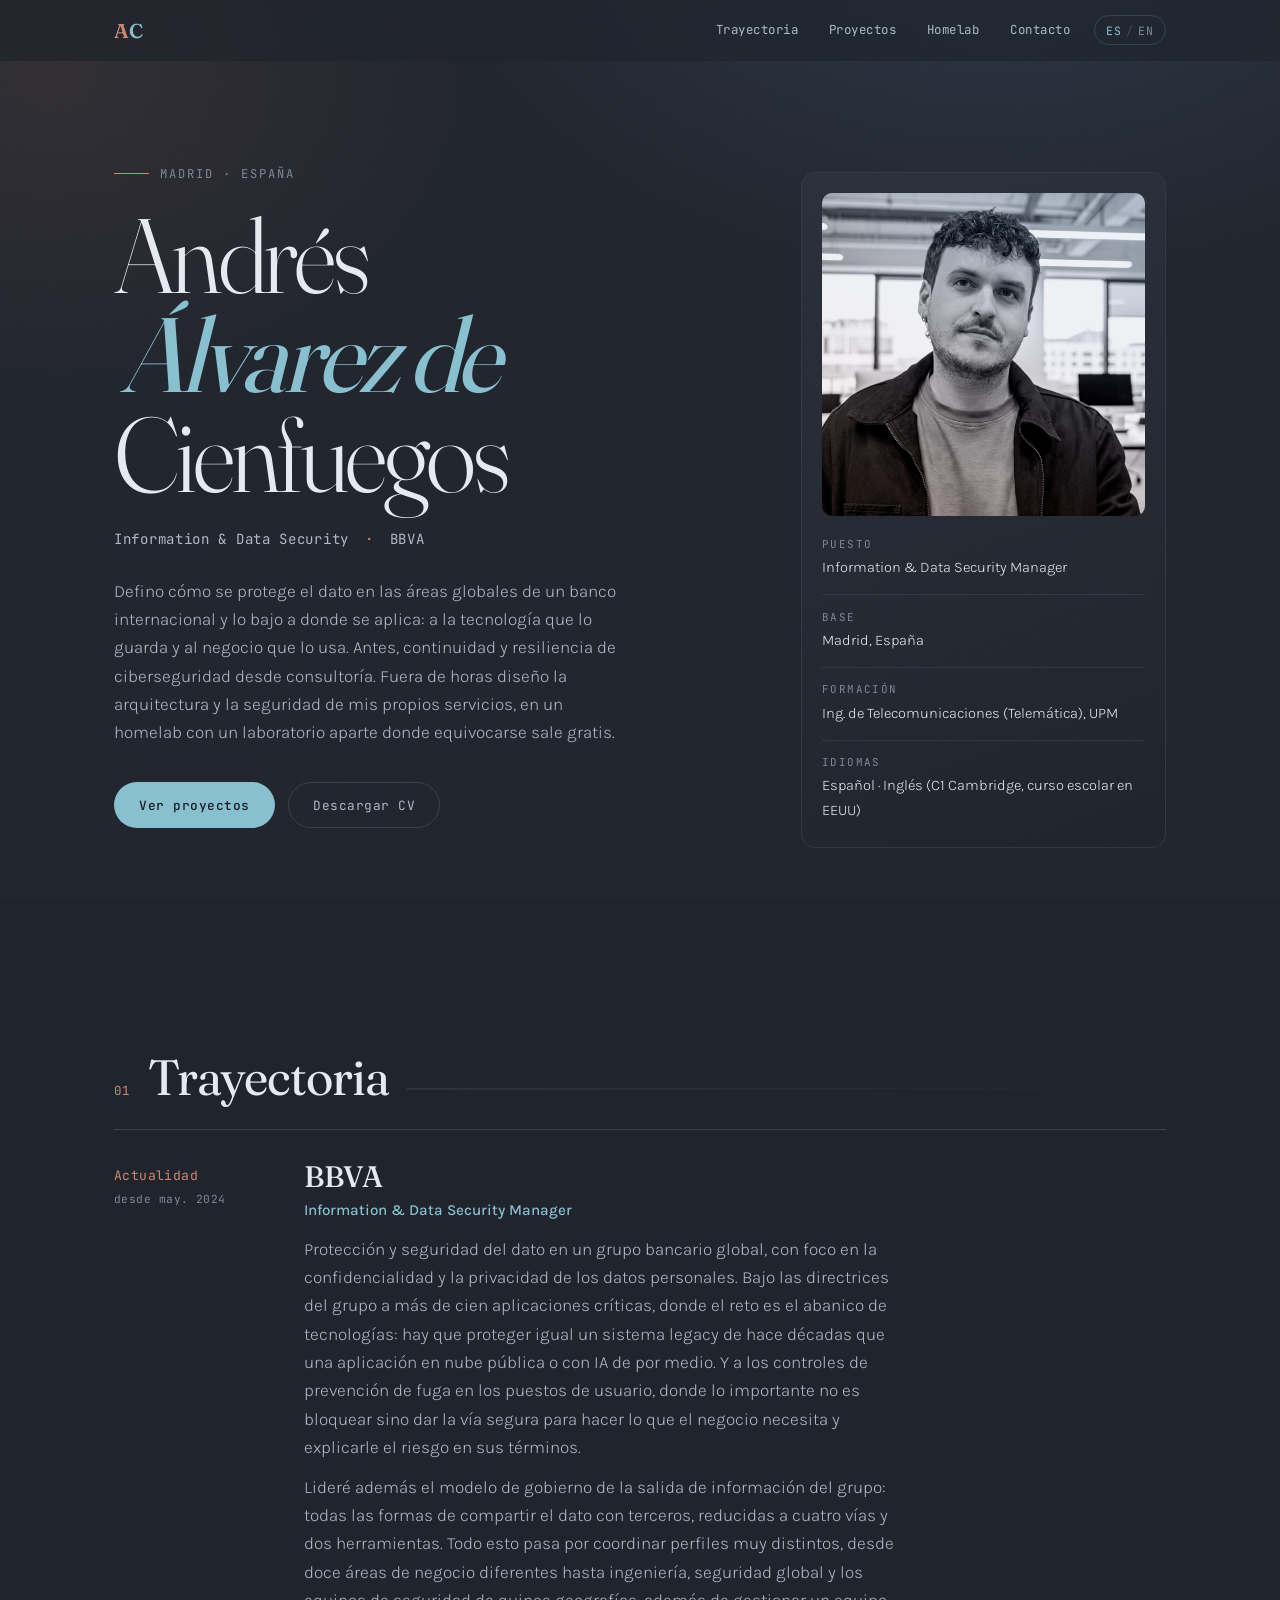
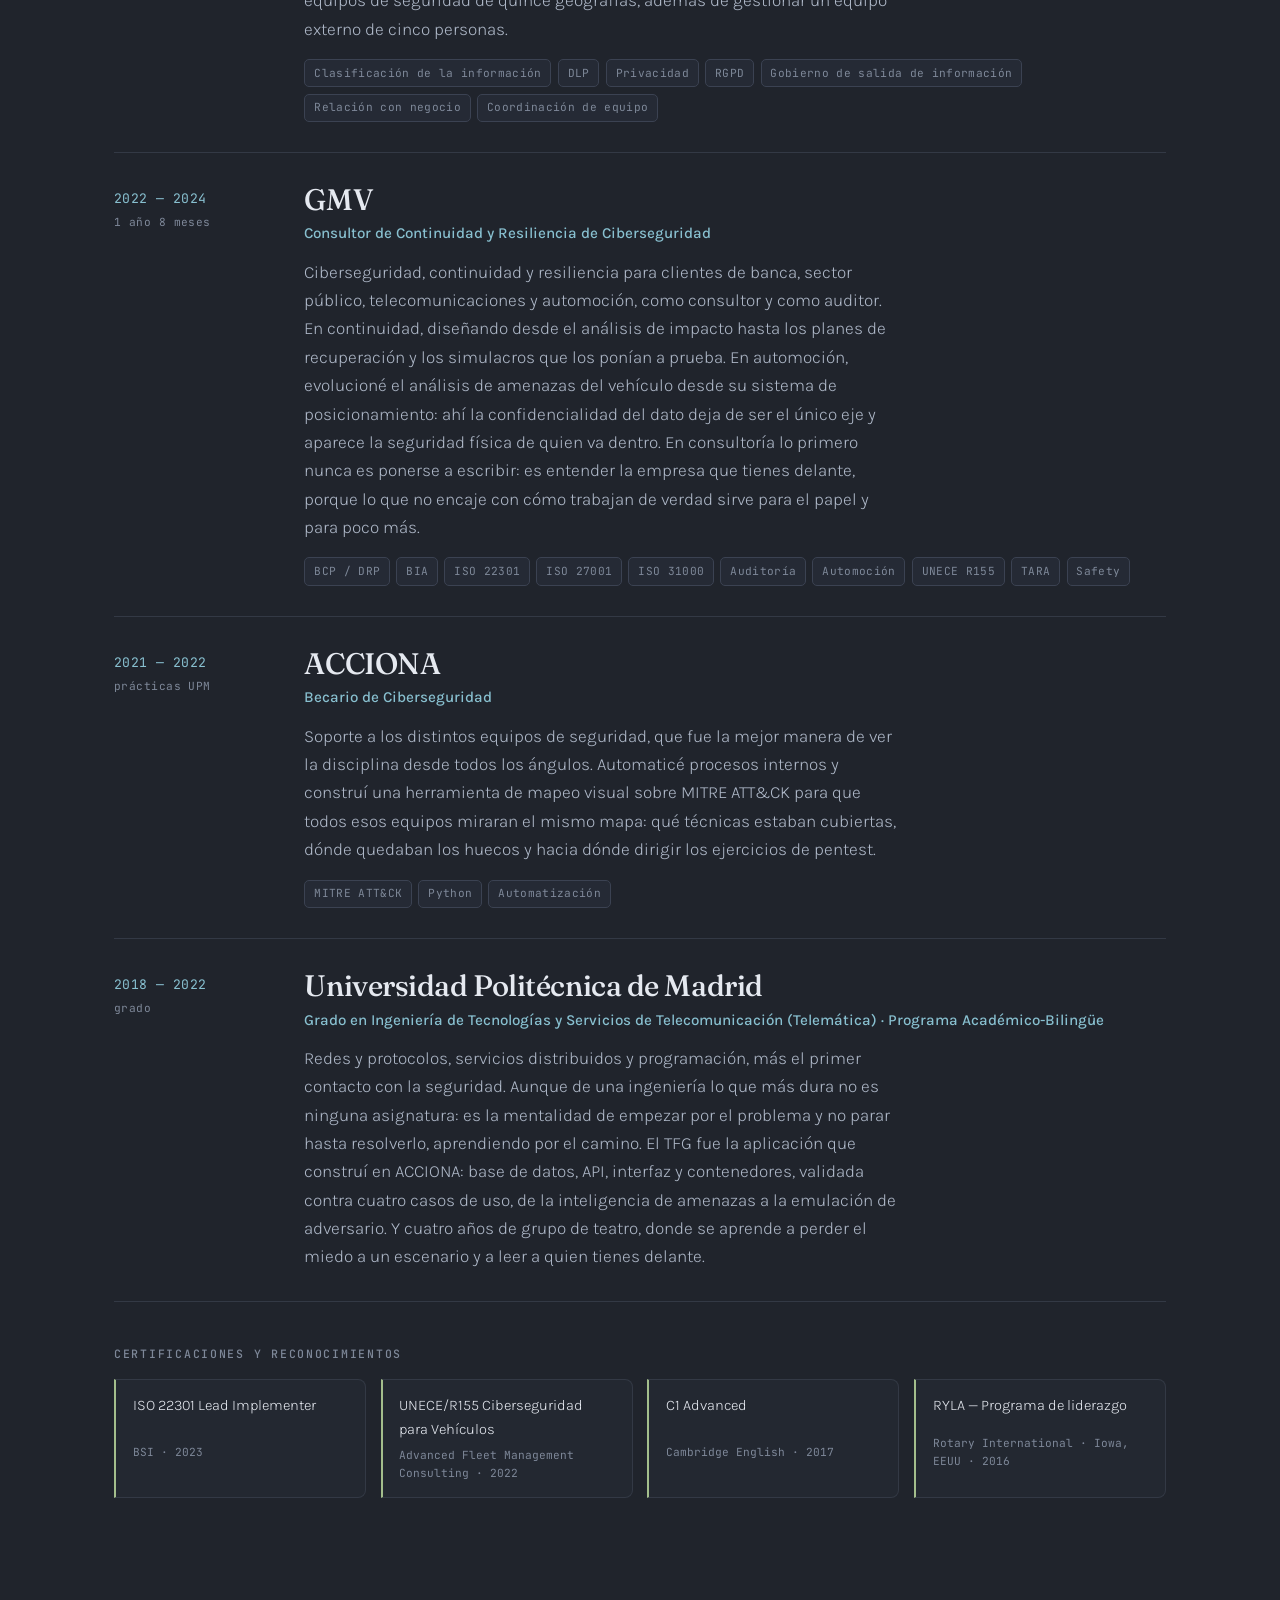
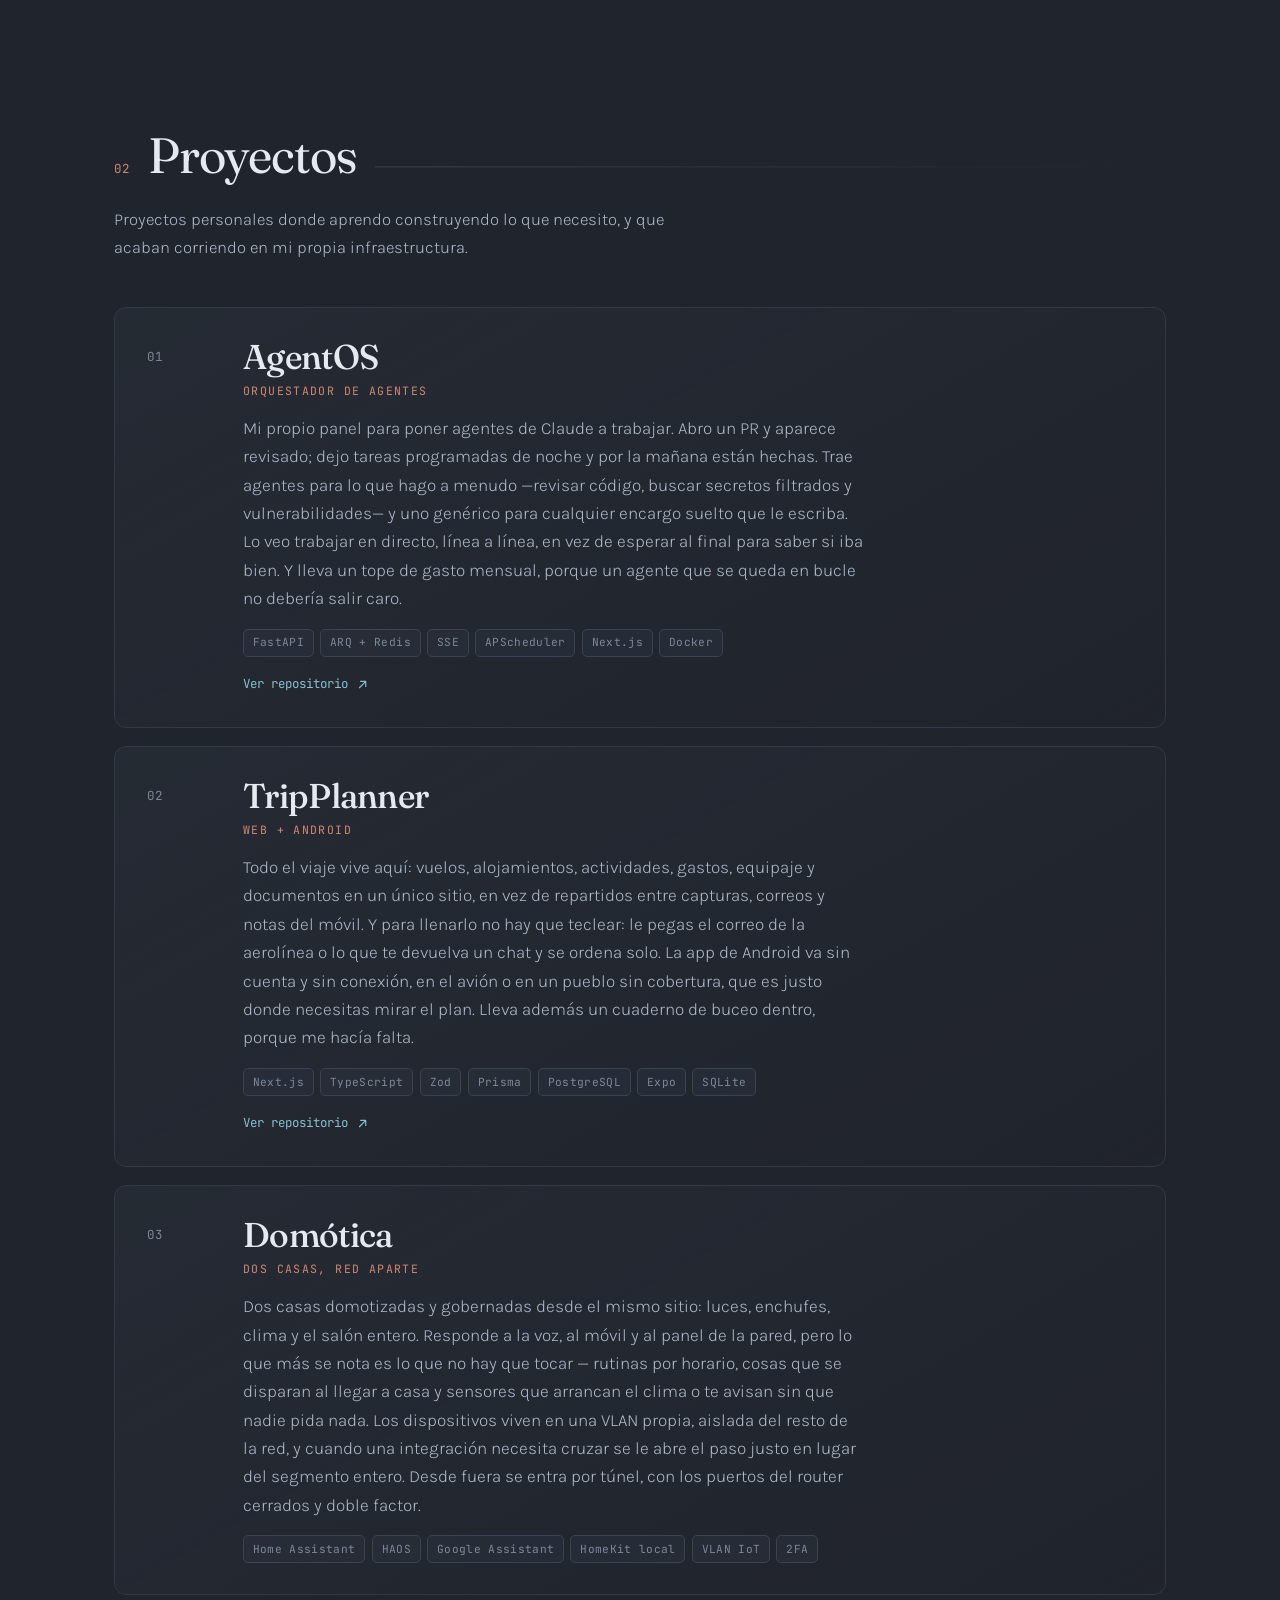
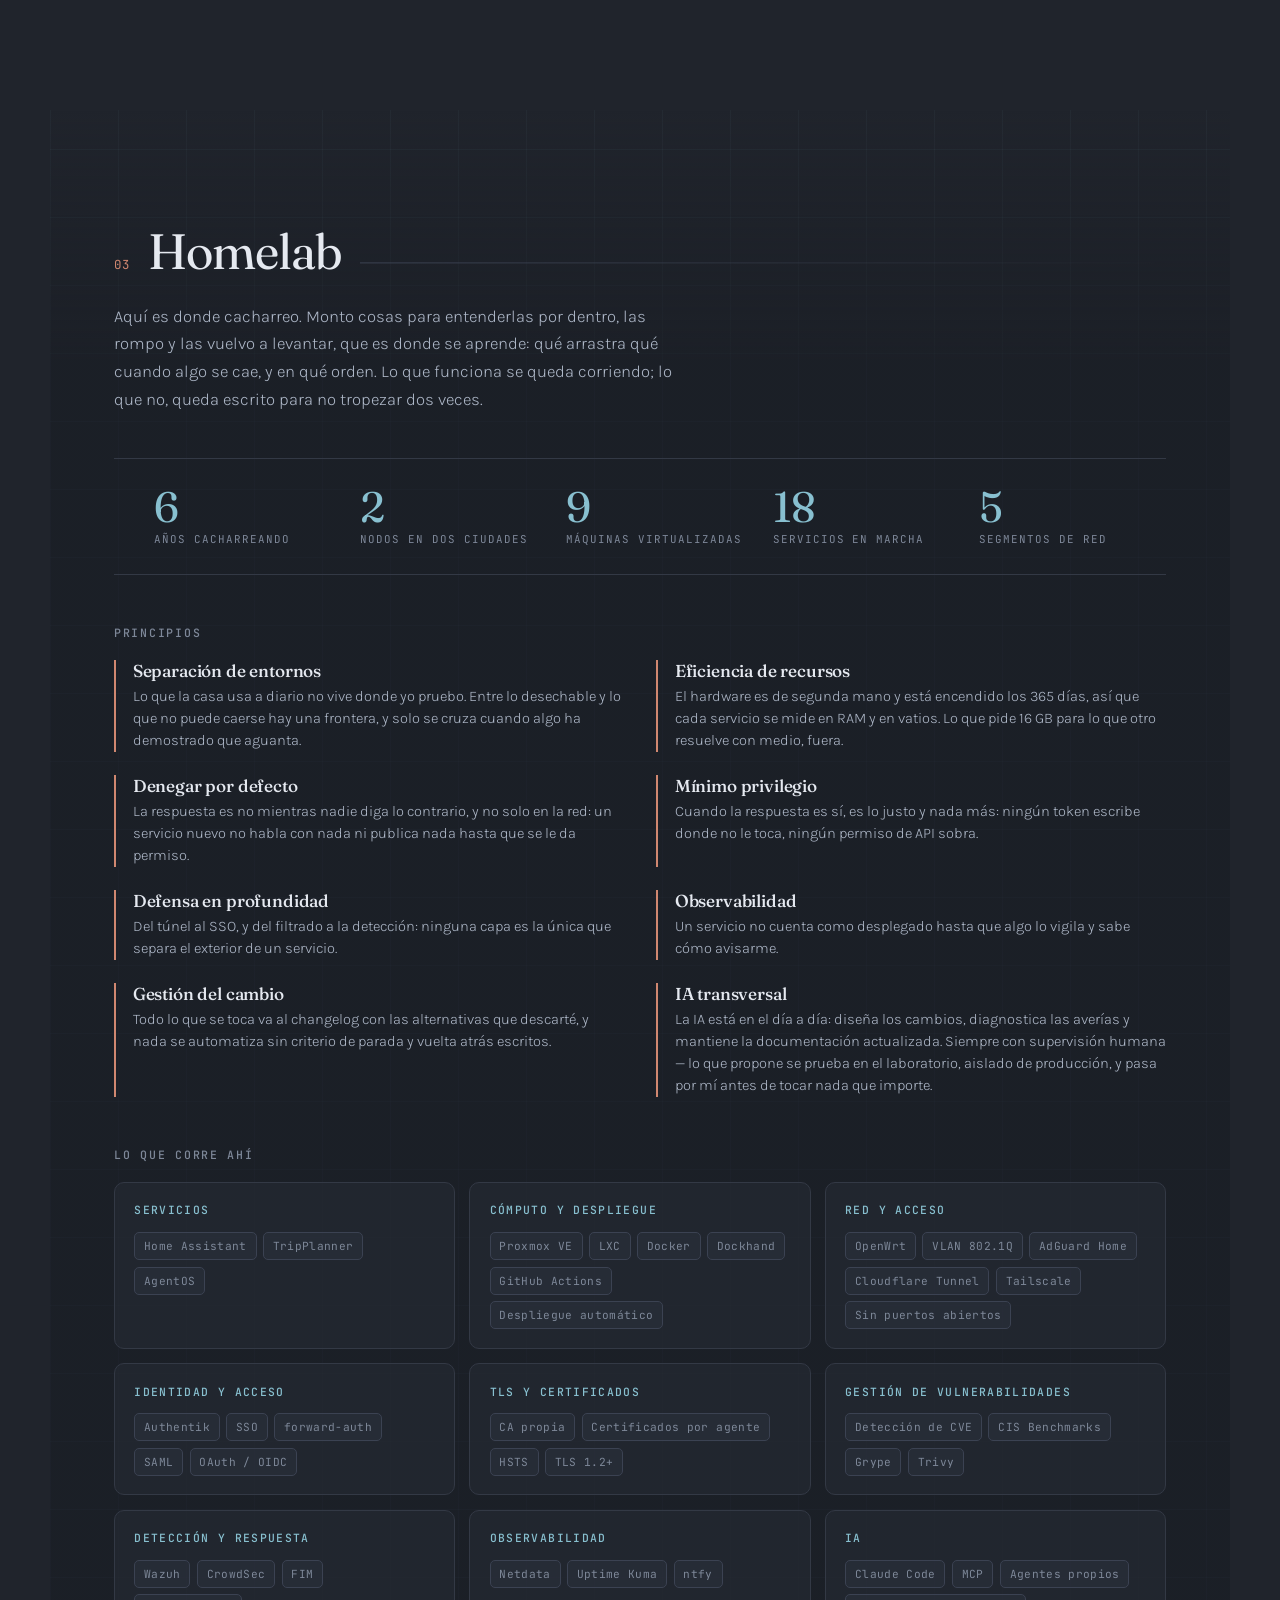
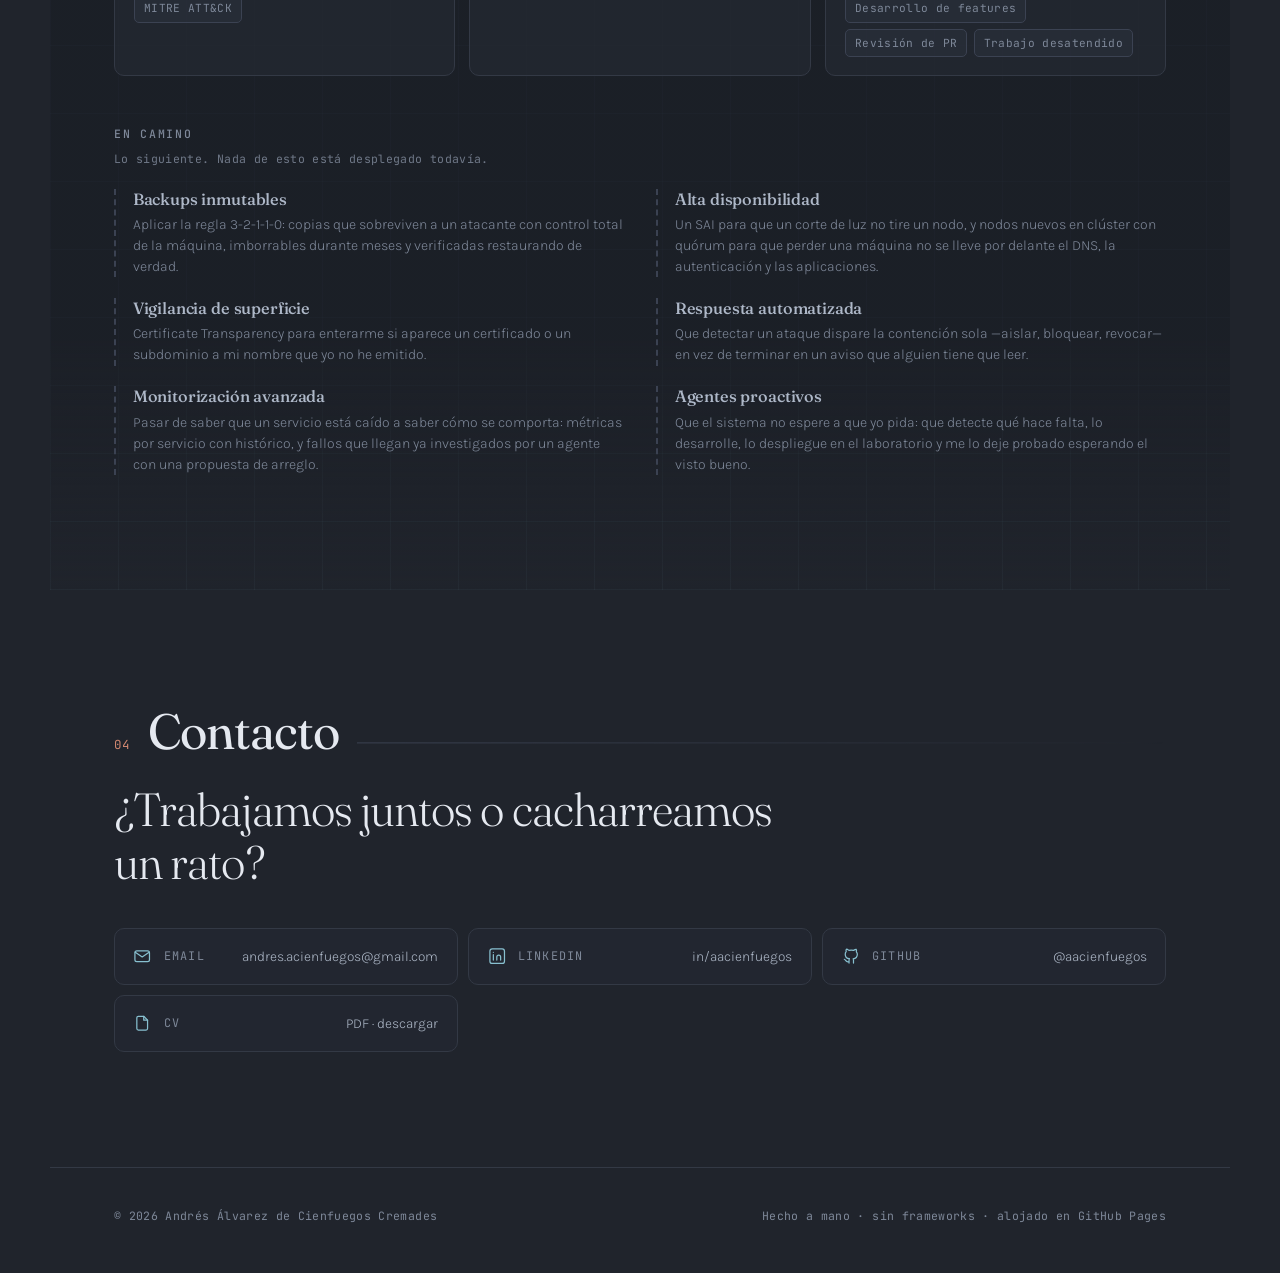
==== commit 3dcab32c: "feat: el ingles pasa a ser una url propia en /en/ La misma URL servia idiomas distintos segun naviga" ====
--- a/index.html
+++ b/index.html
@@ -21,13 +21,16 @@
 <meta name="twitter:card" content="summary_large_image">
 
 <link rel="canonical" href="https://andres.ciencre.xyz/">
+<link rel="alternate" hreflang="es" href="https://andres.ciencre.xyz/">
+<link rel="alternate" hreflang="en" href="https://andres.ciencre.xyz/en/">
+<link rel="alternate" hreflang="x-default" href="https://andres.ciencre.xyz/">
 <link rel="icon" href="data:image/svg+xml,%3Csvg xmlns='http://www.w3.org/2000/svg' viewBox='0 0 32 32'%3E%3Crect width='32' height='32' rx='7' fill='%2320242C'/%3E%3Cpath d='M7.5 24 L16 7.5 L24.5 24' stroke='%23D08770' stroke-width='2.6' fill='none' stroke-linejoin='round'/%3E%3Cpath d='M11.4 19 h9.2' stroke='%2388C0D0' stroke-width='2.6'/%3E%3C/svg%3E">
 
 <link rel="preload" href="assets/fonts/karla-400-lat.woff2" as="font" type="font/woff2" crossorigin>
 <link rel="preload" href="assets/fonts/fraunces-300-700-lat.woff2" as="font" type="font/woff2" crossorigin>
 <link rel="stylesheet" href="assets/fonts.css">
 <link rel="stylesheet" href="style.css">
-  <noscript><style>.reveal{opacity:1!important;transform:none!important}</style></noscript>
+  <noscript><style>.reveal{opacity:1!important;transform:none!important}.menu-btn{display:none!important}.to-top{opacity:1!important;transform:none!important;pointer-events:auto!important}</style></noscript>
 </head>
 <body>
 <div class="grain" aria-hidden="true"></div>
@@ -44,9 +47,9 @@
     <a href="#homelab" data-es="Homelab" data-en="Homelab">Homelab</a>
     <a href="#contact" data-es="Contacto" data-en="Contact">Contacto</a>
   </nav>
-  <button type="button" class="lang" id="lang-toggle" aria-label="Change language / Cambiar idioma">
-    <span class="lang-opt" data-lang="es">ES</span><span class="lang-sep">/</span><span class="lang-opt" data-lang="en">EN</span>
-  </button>
+  <a class="lang" id="lang-toggle" href="en/" hreflang="en" aria-label="Switch to English">
+    <span class="lang-opt on" data-lang="es">ES</span><span class="lang-sep">/</span><span class="lang-opt" data-lang="en">EN</span>
+  </a>
   <button type="button" class="menu-btn" id="menu-btn" aria-expanded="false" aria-controls="menu" aria-label="Abrir menú">
     <span class="menu-bar"></span><span class="menu-bar"></span>
   </button>
@@ -65,6 +68,10 @@
     <a href="https://github.com/aacienfuegos" rel="noopener">GitHub</a>
   </div>
 </div>
+
+<a href="#top" class="to-top" id="to-top" aria-label="Volver arriba">
+  <svg viewBox="0 0 24 24" aria-hidden="true"><path d="M12 19V5"/><path d="m5 12 7-7 7 7"/></svg>
+</a>
 
 <main id="main">
 
--- a/style.css
+++ b/style.css
@@ -131,6 +131,8 @@
 
 .lang{
   flex:none;
+  display:inline-flex;
+  align-items:center;
   background:transparent;
   border:1px solid var(--line);
   border-radius:999px;
@@ -890,7 +892,39 @@
 }
 body.menu-open{overflow:hidden}
 
+.to-top{
+  display:none;
+  position:fixed;
+  right:var(--pad);
+  bottom:1.4rem;
+  z-index:38;
+  align-items:center;
+  justify-content:center;
+  width:46px;height:46px;
+  border:1px solid var(--line);
+  border-radius:999px;
+  background:rgba(32,36,44,.88);
+  backdrop-filter:blur(10px);
+  -webkit-backdrop-filter:blur(10px);
+  color:var(--text-dim);
+  opacity:0;
+  transform:translateY(8px);
+  pointer-events:none;
+  transition:opacity .25s var(--ease),transform .25s var(--ease);
+}
+.to-top svg{
+  width:18px;height:18px;
+  fill:none;
+  stroke:currentColor;
+  stroke-width:1.8;
+  stroke-linecap:round;
+  stroke-linejoin:round;
+}
+.to-top.show{opacity:1;transform:none;pointer-events:auto}
+body.menu-open .to-top{opacity:0;pointer-events:none}
+
 @media (max-width:640px){
   .menu-btn{display:flex}
   .menu:not([hidden]){display:flex}
-}
+  .to-top{display:flex}
+}
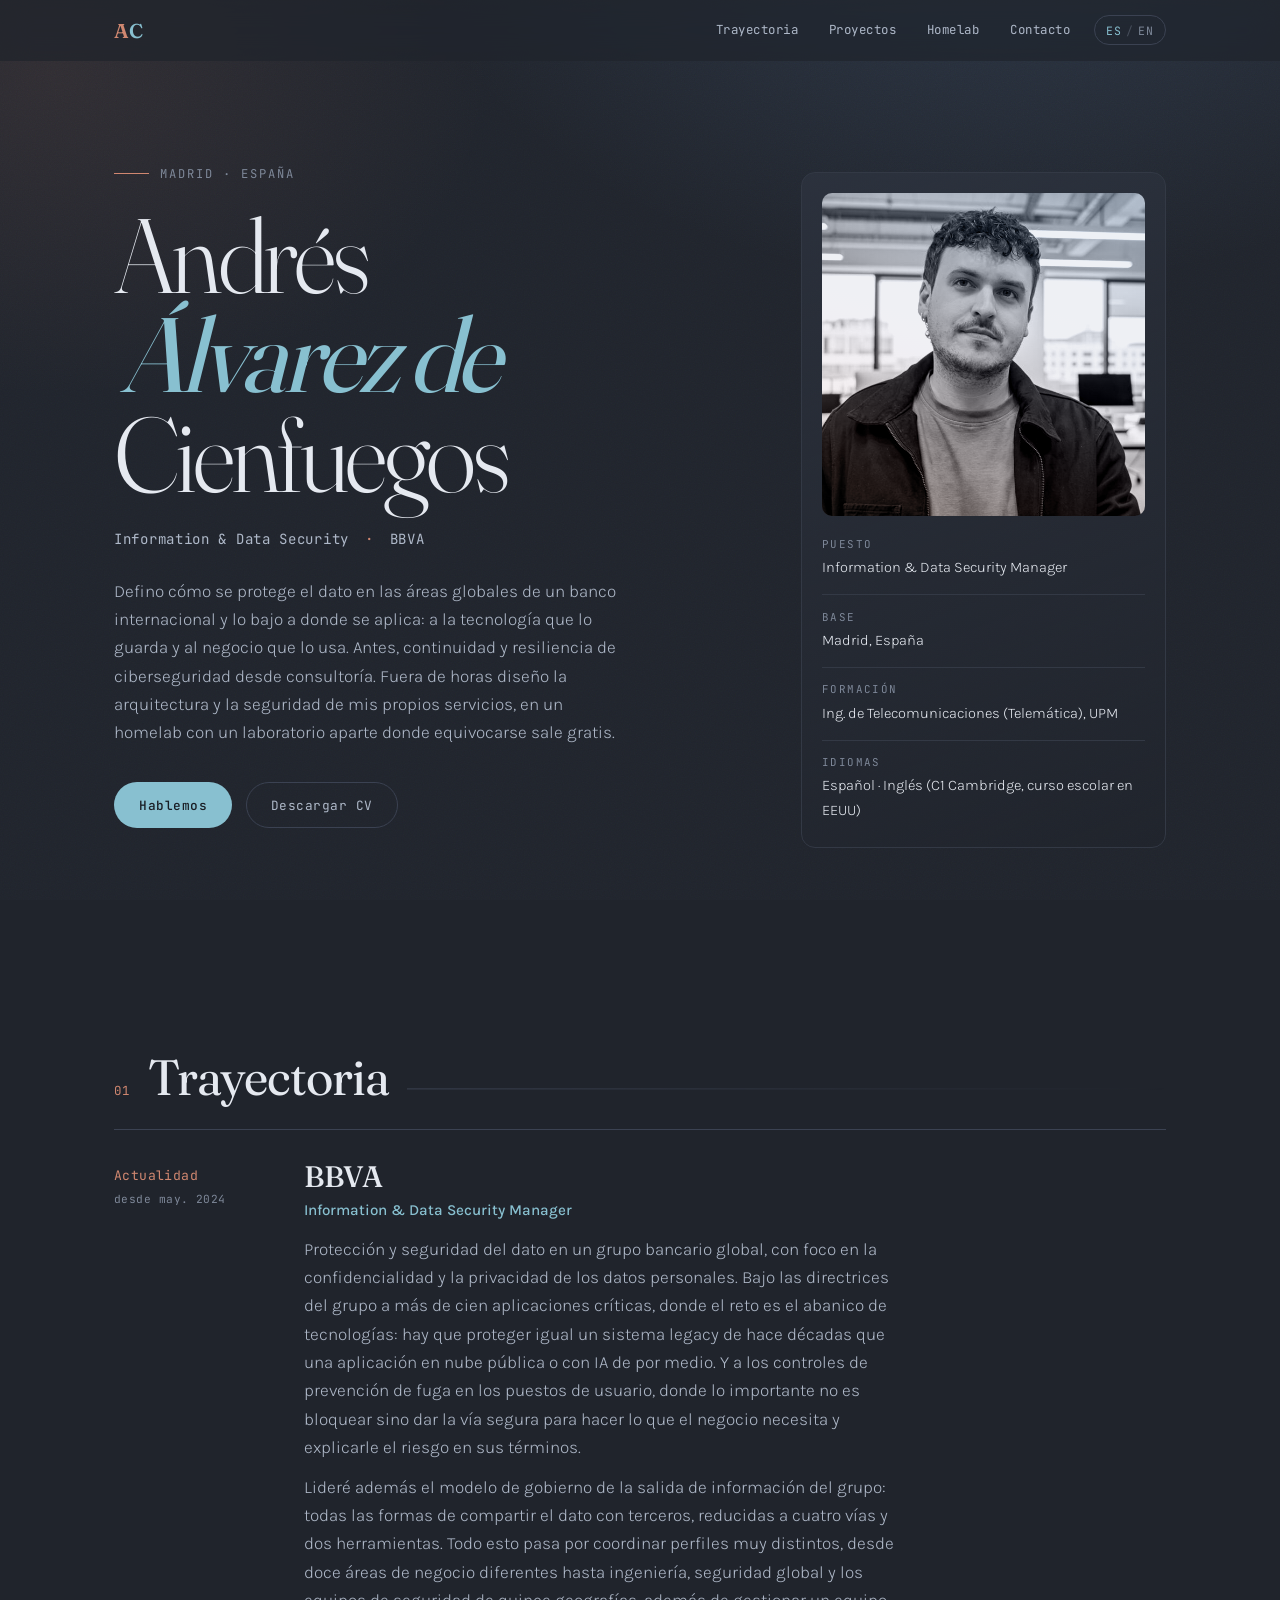
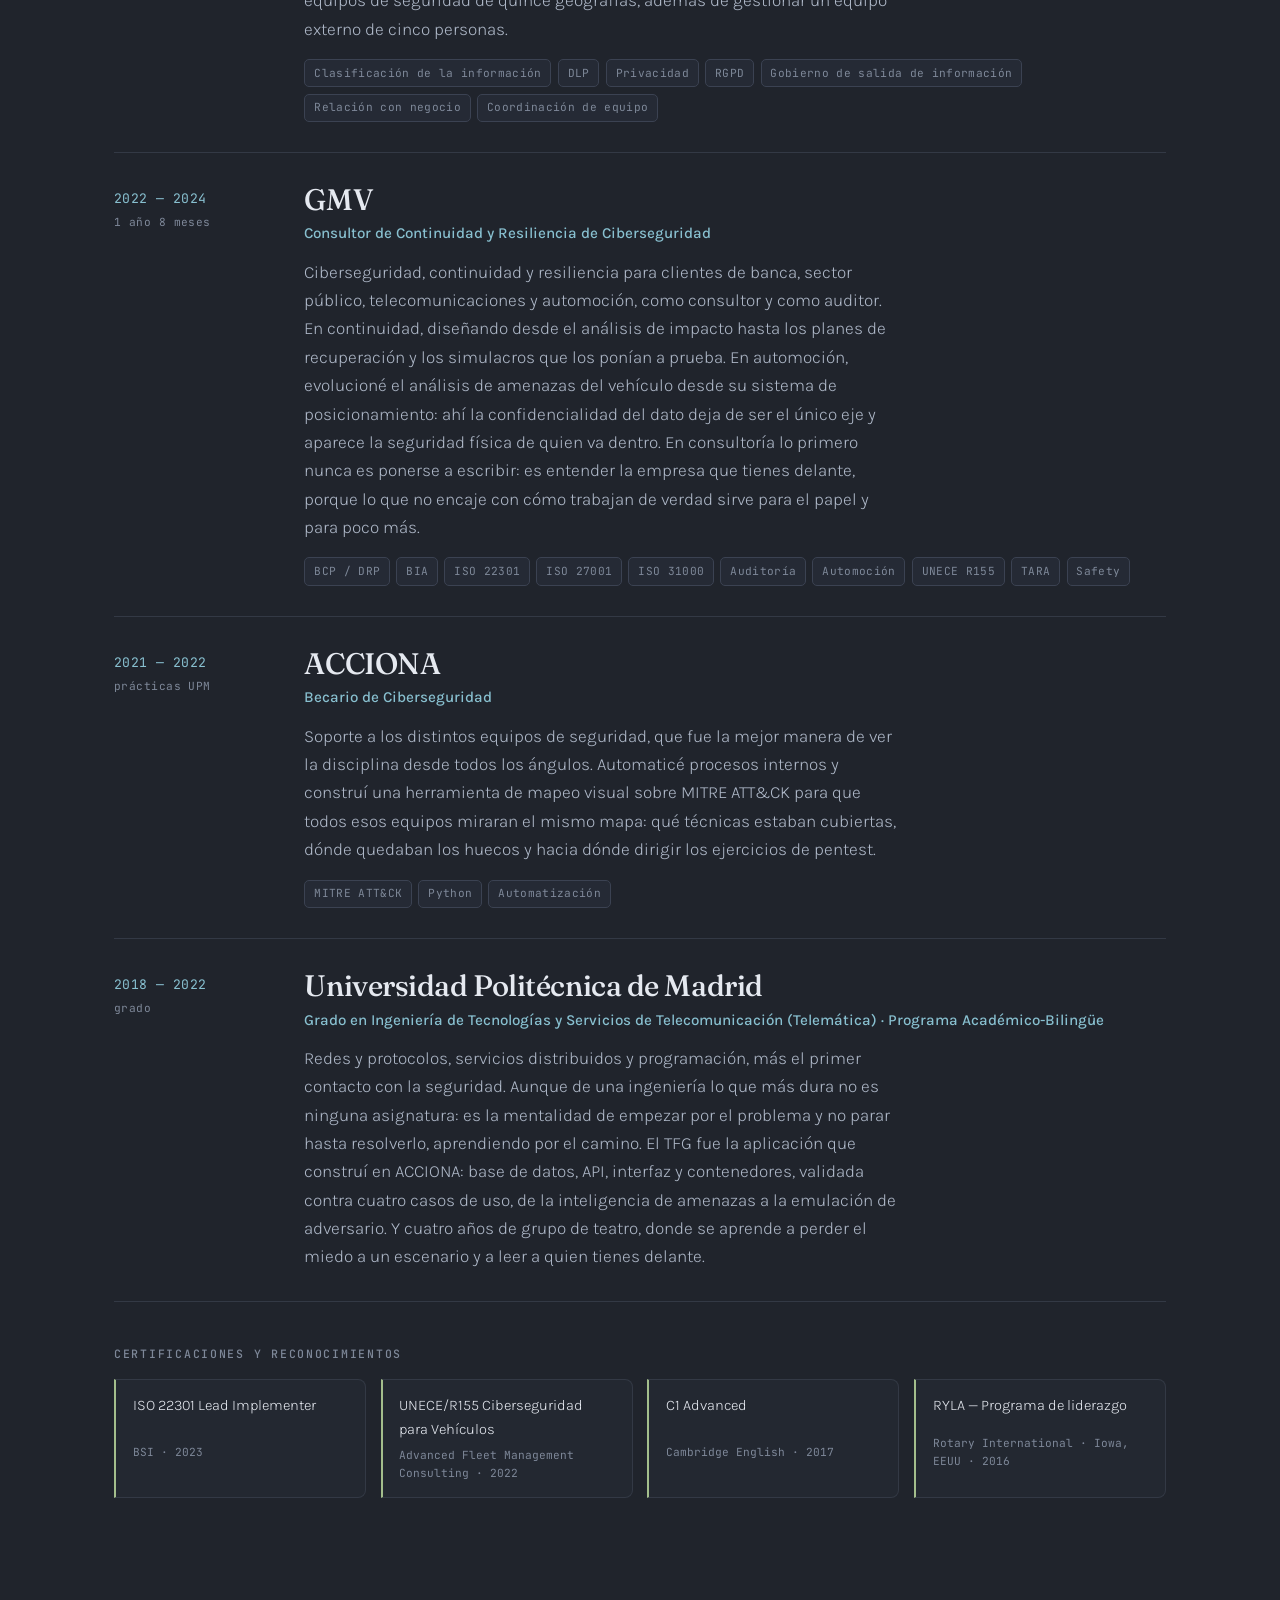
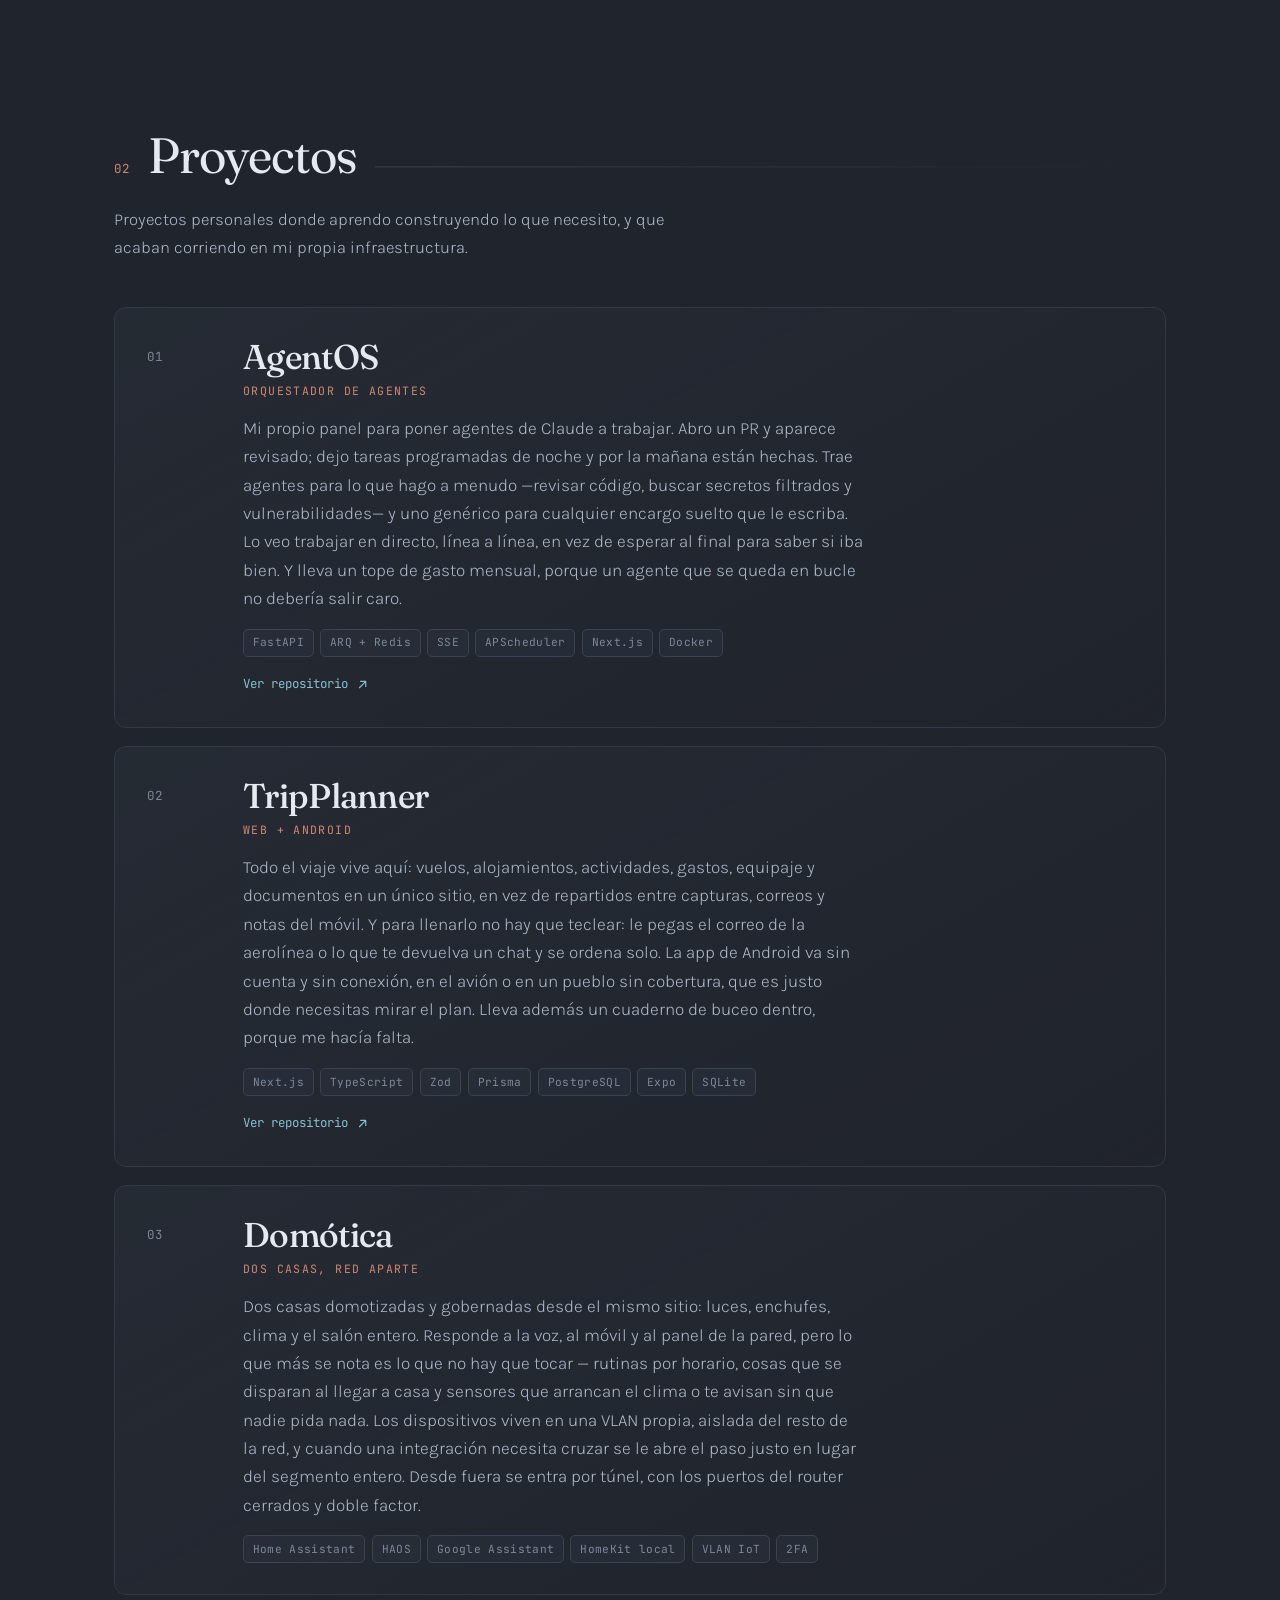
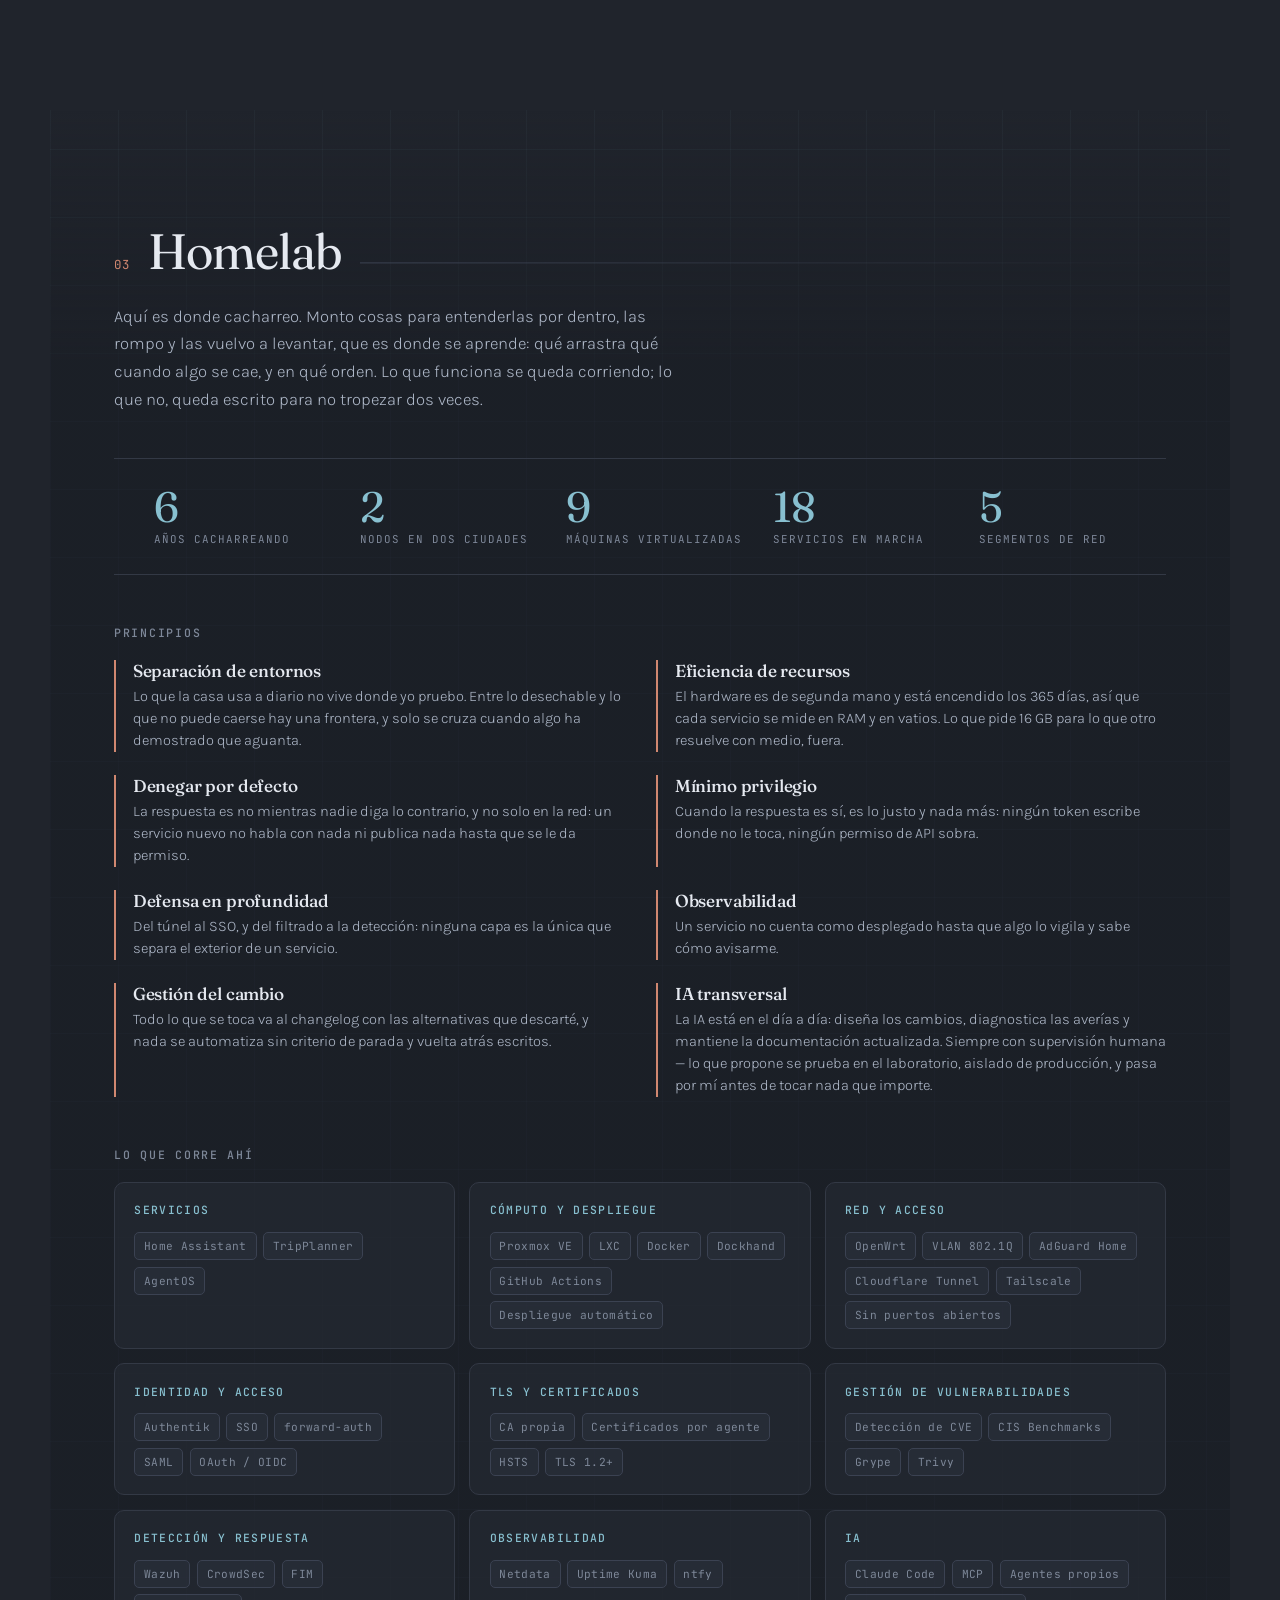
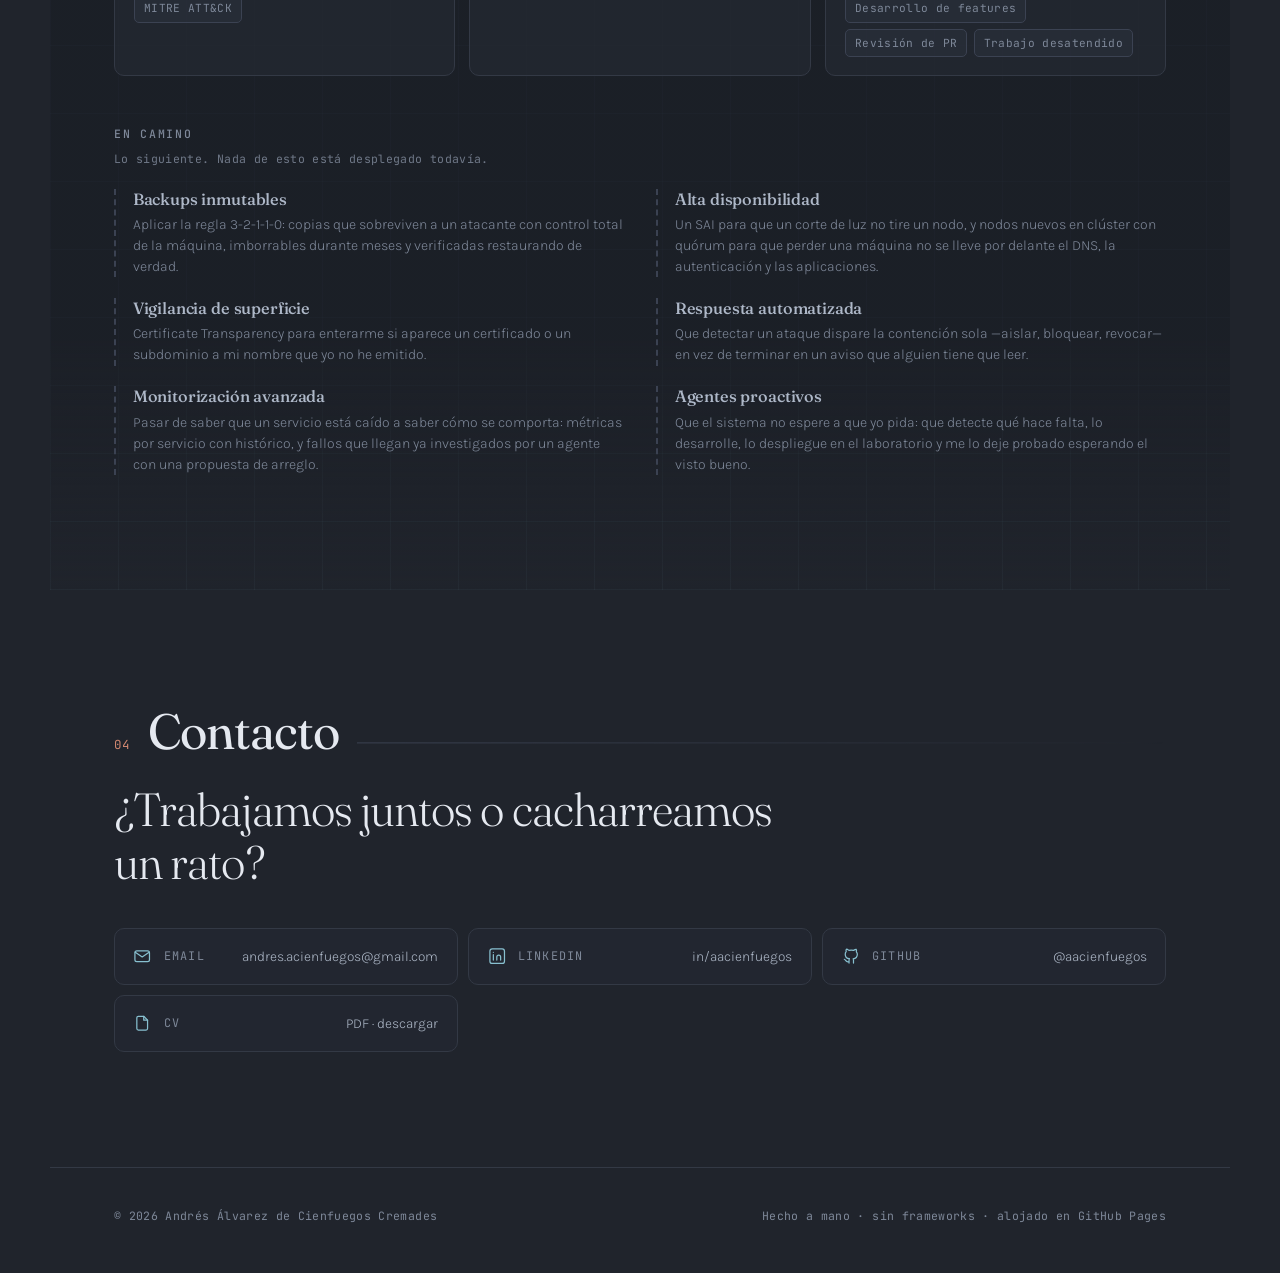
==== commit 1d48b669: "feat: el CTA del hero lleva a contacto y el ingles usa apostrofo curvo El boton principal apuntaba a" ====
--- a/index.html
+++ b/index.html
@@ -26,10 +26,10 @@
 <link rel="alternate" hreflang="x-default" href="https://andres.ciencre.xyz/">
 <link rel="icon" href="data:image/svg+xml,%3Csvg xmlns='http://www.w3.org/2000/svg' viewBox='0 0 32 32'%3E%3Crect width='32' height='32' rx='7' fill='%2320242C'/%3E%3Cpath d='M7.5 24 L16 7.5 L24.5 24' stroke='%23D08770' stroke-width='2.6' fill='none' stroke-linejoin='round'/%3E%3Cpath d='M11.4 19 h9.2' stroke='%2388C0D0' stroke-width='2.6'/%3E%3C/svg%3E">
 
-<link rel="preload" href="assets/fonts/karla-400-lat.woff2" as="font" type="font/woff2" crossorigin>
-<link rel="preload" href="assets/fonts/fraunces-300-700-lat.woff2" as="font" type="font/woff2" crossorigin>
-<link rel="stylesheet" href="assets/fonts.css">
-<link rel="stylesheet" href="style.css">
+<link rel="preload" href="/assets/fonts/karla-400-lat.woff2" as="font" type="font/woff2" crossorigin>
+<link rel="preload" href="/assets/fonts/fraunces-300-700-lat.woff2" as="font" type="font/woff2" crossorigin>
+<link rel="stylesheet" href="/assets/fonts.css">
+<link rel="stylesheet" href="/style.css">
   <noscript><style>.reveal{opacity:1!important;transform:none!important}.menu-btn{display:none!important}.to-top{opacity:1!important;transform:none!important;pointer-events:auto!important}</style></noscript>
 </head>
 <body>
@@ -47,7 +47,7 @@
     <a href="#homelab" data-es="Homelab" data-en="Homelab">Homelab</a>
     <a href="#contact" data-es="Contacto" data-en="Contact">Contacto</a>
   </nav>
-  <a class="lang" id="lang-toggle" href="en/" hreflang="en" aria-label="Switch to English">
+  <a class="lang" id="lang-toggle" href="/en/" hreflang="en" aria-label="Switch to English">
     <span class="lang-opt on" data-lang="es">ES</span><span class="lang-sep">/</span><span class="lang-opt" data-lang="en">EN</span>
   </a>
   <button type="button" class="menu-btn" id="menu-btn" aria-expanded="false" aria-controls="menu" aria-label="Abrir menú">
@@ -63,7 +63,7 @@
     <a href="#contact"><span class="menu-idx">04</span><span data-es="Contacto" data-en="Contact">Contacto</span></a>
   </nav>
   <div class="menu-foot">
-    <a href="assets/CV_Andres_AlvarezDeCienfuegos.pdf" data-cv-es="assets/CV_Andres_AlvarezDeCienfuegos.pdf" data-cv-en="assets/CV_Andres_AlvarezDeCienfuegos_EN.pdf" data-es="Descargar CV" data-en="Download CV">Descargar CV</a>
+    <a href="/assets/CV_Andres_AlvarezDeCienfuegos.pdf" data-cv-es="/assets/CV_Andres_AlvarezDeCienfuegos.pdf" data-cv-en="/assets/CV_Andres_AlvarezDeCienfuegos_EN.pdf" data-es="Descargar CV" data-en="Download CV">Descargar CV</a>
     <a href="https://www.linkedin.com/in/aacienfuegos" rel="noopener">LinkedIn</a>
     <a href="https://github.com/aacienfuegos" rel="noopener">GitHub</a>
   </div>
@@ -95,14 +95,14 @@
         Defino cómo se protege el dato en las áreas globales de un banco internacional y lo bajo a donde se aplica: a la tecnología que lo guarda y al negocio que lo usa. Antes, continuidad y resiliencia de ciberseguridad desde consultoría. Fuera de horas diseño la arquitectura y la seguridad de mis propios servicios, en un homelab con un laboratorio aparte donde equivocarse sale gratis.
       </p>
       <div class="hero-cta reveal">
-        <a class="btn btn-primary" href="#projects" data-es="Ver proyectos" data-en="See projects">Ver proyectos</a>
-        <a class="btn btn-ghost" href="assets/CV_Andres_AlvarezDeCienfuegos.pdf" data-cv-es="assets/CV_Andres_AlvarezDeCienfuegos.pdf" data-cv-en="assets/CV_Andres_AlvarezDeCienfuegos_EN.pdf" data-es="Descargar CV" data-en="Download CV">Descargar CV</a>
+        <a class="btn btn-primary" href="#contact" data-es="Hablemos" data-en="Let’s talk">Hablemos</a>
+        <a class="btn btn-ghost" href="/assets/CV_Andres_AlvarezDeCienfuegos.pdf" data-cv-es="/assets/CV_Andres_AlvarezDeCienfuegos.pdf" data-cv-en="/assets/CV_Andres_AlvarezDeCienfuegos_EN.pdf" data-es="Descargar CV" data-en="Download CV">Descargar CV</a>
       </div>
     </div>
 
     <aside class="hero-card reveal">
       <div class="portrait">
-        <img src="assets/profile.jpg" alt="Andrés Álvarez de Cienfuegos" width="1200" height="1200" fetchpriority="high">
+        <img src="/assets/profile.jpg" alt="Andrés Álvarez de Cienfuegos" width="1200" height="1200" fetchpriority="high">
       </div>
       <dl class="specs">
         <div>
@@ -142,12 +142,12 @@
         <p class="tl-role" data-es="Information &amp; Data Security Manager" data-en="Information &amp; Data Security Manager">Information &amp; Data Security Manager</p>
         <p class="tl-desc"
            data-es="Protección y seguridad del dato en un grupo bancario global, con foco en la confidencialidad y la privacidad de los datos personales. Bajo las directrices del grupo a más de cien aplicaciones críticas, donde el reto es el abanico de tecnologías: hay que proteger igual un sistema legacy de hace décadas que una aplicación en nube pública o con IA de por medio. Y a los controles de prevención de fuga en los puestos de usuario, donde lo importante no es bloquear sino dar la vía segura para hacer lo que el negocio necesita y explicarle el riesgo en sus términos."
-           data-en="Data protection and security in a global banking group, focused on the confidentiality and privacy of personal data. I take the group's directives down to over a hundred business-critical applications, where the challenge is the breadth of technologies: a decades-old legacy system has to be protected just as well as an application running in public cloud or with AI in the mix. The same goes for the data loss prevention controls on user endpoints, where the point is not to block but to offer the safe route to do what the business needs, and to explain the risk in their own terms.">
+           data-en="Data protection and security in a global banking group, focused on the confidentiality and privacy of personal data. I take the group’s directives down to over a hundred business-critical applications, where the challenge is the breadth of technologies: a decades-old legacy system has to be protected just as well as an application running in public cloud or with AI in the mix. The same goes for the data loss prevention controls on user endpoints, where the point is not to block but to offer the safe route to do what the business needs, and to explain the risk in their own terms.">
           Protección y seguridad del dato en un grupo bancario global, con foco en la confidencialidad y la privacidad de los datos personales. Bajo las directrices del grupo a más de cien aplicaciones críticas, donde el reto es el abanico de tecnologías: hay que proteger igual un sistema legacy de hace décadas que una aplicación en nube pública o con IA de por medio. Y a los controles de prevención de fuga en los puestos de usuario, donde lo importante no es bloquear sino dar la vía segura para hacer lo que el negocio necesita y explicarle el riesgo en sus términos.
         </p>
         <p class="tl-desc"
            data-es="Lideré además el modelo de gobierno de la salida de información del grupo: todas las formas de compartir el dato con terceros, reducidas a cuatro vías y dos herramientas. Todo esto pasa por coordinar perfiles muy distintos, desde doce áreas de negocio diferentes hasta ingeniería, seguridad global y los equipos de seguridad de quince geografías, además de gestionar un equipo externo de cinco personas."
-           data-en="I also led the group's governance model for information leaving the bank: every way of sharing data with third parties, boiled down to four channels and two tools. All of it runs on coordinating very different stakeholders, from twelve different business units to engineering, global security and the security teams across fifteen geographies, as well as managing a five-person external team.">
+           data-en="I also led the group’s governance model for information leaving the bank: every way of sharing data with third parties, boiled down to four channels and two tools. All of it runs on coordinating very different stakeholders, from twelve different business units to engineering, global security and the security teams across fifteen geographies, as well as managing a five-person external team.">
           Lideré además el modelo de gobierno de la salida de información del grupo: todas las formas de compartir el dato con terceros, reducidas a cuatro vías y dos herramientas. Todo esto pasa por coordinar perfiles muy distintos, desde doce áreas de negocio diferentes hasta ingeniería, seguridad global y los equipos de seguridad de quince geografías, además de gestionar un equipo externo de cinco personas.
         </p>
         <ul class="chips">
@@ -172,7 +172,7 @@
         <p class="tl-role" data-es="Consultor de Continuidad y Resiliencia de Ciberseguridad" data-en="Cyber Security Continuity &amp; Resilience Consultant">Consultor de Continuidad y Resiliencia de Ciberseguridad</p>
         <p class="tl-desc"
            data-es="Ciberseguridad, continuidad y resiliencia para clientes de banca, sector público, telecomunicaciones y automoción, como consultor y como auditor. En continuidad, diseñando desde el análisis de impacto hasta los planes de recuperación y los simulacros que los ponían a prueba. En automoción, evolucioné el análisis de amenazas del vehículo desde su sistema de posicionamiento: ahí la confidencialidad del dato deja de ser el único eje y aparece la seguridad física de quien va dentro. En consultoría lo primero nunca es ponerse a escribir: es entender la empresa que tienes delante, porque lo que no encaje con cómo trabajan de verdad sirve para el papel y para poco más."
-           data-en="Cybersecurity, continuity and resilience for clients in banking, the public sector, telecoms and automotive, both as a consultant and as an auditor. On the continuity side, designing everything from impact analysis to recovery plans and the drills that put them to the test. In automotive, I built on the vehicle's existing threat analysis, starting from its positioning system: there, data confidentiality stops being the only consideration and the physical safety of the people inside comes into play. In consulting the first thing is never to start writing: it is understanding the company you are working with, because whatever does not match how they actually work is good on paper and little else.">
+           data-en="Cybersecurity, continuity and resilience for clients in banking, the public sector, telecoms and automotive, both as a consultant and as an auditor. On the continuity side, designing everything from impact analysis to recovery plans and the drills that put them to the test. In automotive, I built on the vehicle’s existing threat analysis, starting from its positioning system: there, data confidentiality stops being the only consideration and the physical safety of the people inside comes into play. In consulting the first thing is never to start writing: it is understanding the company you are working with, because whatever does not match how they actually work is good on paper and little else.">
           Ciberseguridad, continuidad y resiliencia para clientes de banca, sector público, telecomunicaciones y automoción, como consultor y como auditor. En continuidad, diseñando desde el análisis de impacto hasta los planes de recuperación y los simulacros que los ponían a prueba. En automoción, evolucioné el análisis de amenazas del vehículo desde su sistema de posicionamiento: ahí la confidencialidad del dato deja de ser el único eje y aparece la seguridad física de quien va dentro. En consultoría lo primero nunca es ponerse a escribir: es entender la empresa que tienes delante, porque lo que no encaje con cómo trabajan de verdad sirve para el papel y para poco más.
         </p>
         <ul class="chips">
@@ -220,7 +220,7 @@
         <h3>Universidad Politécnica de Madrid</h3>
         <p class="tl-role"
            data-es="Grado en Ingeniería de Tecnologías y Servicios de Telecomunicación (Telemática) · Programa Académico-Bilingüe"
-           data-en="Bachelor's degree in Telecommunication Technologies and Services Engineering (Telematics) · Bilingual Academic Programme">Grado en Ingeniería de Tecnologías y Servicios de Telecomunicación (Telemática) · Programa Académico-Bilingüe</p>
+           data-en="Bachelor’s degree in Telecommunication Technologies and Services Engineering (Telematics) · Bilingual Academic Programme">Grado en Ingeniería de Tecnologías y Servicios de Telecomunicación (Telemática) · Programa Académico-Bilingüe</p>
         <p class="tl-desc"
            data-es="Redes y protocolos, servicios distribuidos y programación, más el primer contacto con la seguridad. Aunque de una ingeniería lo que más dura no es ninguna asignatura: es la mentalidad de empezar por el problema y no parar hasta resolverlo, aprendiendo por el camino. El TFG fue la aplicación que construí en ACCIONA: base de datos, API, interfaz y contenedores, validada contra cuatro casos de uso, de la inteligencia de amenazas a la emulación de adversario. Y cuatro años de grupo de teatro, donde se aprende a perder el miedo a un escenario y a leer a quien tienes delante."
            data-en="Networks and protocols, distributed services and programming, plus my first exposure to security. Though what lasts longest from an engineering degree is not any one course: it is the mindset of starting from the problem and not stopping until it is solved, learning along the way. My final project was the application I built at ACCIONA — database, API, interface and containers — validated against four use cases, from threat intelligence to adversary emulation. And four years in a theatre group, where you learn to lose your stage fright and to read the room.">
@@ -292,7 +292,7 @@
         <p class="proj-tag" data-es="Web + Android" data-en="Web + Android">Web + Android</p>
         <p class="proj-desc"
            data-es="Todo el viaje vive aquí: vuelos, alojamientos, actividades, gastos, equipaje y documentos en un único sitio, en vez de repartidos entre capturas, correos y notas del móvil. Y para llenarlo no hay que teclear: le pegas el correo de la aerolínea o lo que te devuelva un chat y se ordena solo. La app de Android va sin cuenta y sin conexión, en el avión o en un pueblo sin cobertura, que es justo donde necesitas mirar el plan. Lleva además un cuaderno de buceo dentro, porque me hacía falta."
-           data-en="The whole trip lives here: flights, stays, activities, expenses, packing and documents in one place, instead of scattered across screenshots, emails and phone notes. And filling it in takes no typing: paste the airline's email or whatever a chatbot gives you back and it sorts itself. The Android app runs with no account and no connection, on a plane or somewhere with no signal, which is exactly where you need to check the plan. It also carries a dive log inside, because I wanted one.">
+           data-en="The whole trip lives here: flights, stays, activities, expenses, packing and documents in one place, instead of scattered across screenshots, emails and phone notes. And filling it in takes no typing: paste the airline’s email or whatever a chatbot gives you back and it sorts itself. The Android app runs with no account and no connection, on a plane or somewhere with no signal, which is exactly where you need to check the plan. It also carries a dive log inside, because I wanted one.">
           Todo el viaje vive aquí: vuelos, alojamientos, actividades, gastos, equipaje y documentos en un único sitio, en vez de repartidos entre capturas, correos y notas del móvil. Y para llenarlo no hay que teclear: le pegas el correo de la aerolínea o lo que te devuelva un chat y se ordena solo. La app de Android va sin cuenta y sin conexión, en el avión o en un pueblo sin cobertura, que es justo donde necesitas mirar el plan. Lleva además un cuaderno de buceo dentro, porque me hacía falta.
         </p>
         <ul class="chips">
@@ -312,7 +312,7 @@
         <p class="proj-tag" data-es="Dos casas, red aparte" data-en="Two homes, separate network">Dos casas, red aparte</p>
         <p class="proj-desc"
            data-es="Dos casas domotizadas y gobernadas desde el mismo sitio: luces, enchufes, clima y el salón entero. Responde a la voz, al móvil y al panel de la pared, pero lo que más se nota es lo que no hay que tocar — rutinas por horario, cosas que se disparan al llegar a casa y sensores que arrancan el clima o te avisan sin que nadie pida nada. Los dispositivos viven en una VLAN propia, aislada del resto de la red, y cuando una integración necesita cruzar se le abre el paso justo en lugar del segmento entero. Desde fuera se entra por túnel, con los puertos del router cerrados y doble factor."
-           data-en="Two homes automated and run from the same place: lights, plugs, climate and the whole living room. It answers to voice, to the phone and to the wall panel, but what you notice most is what nobody has to touch — schedule-driven routines, things that fire when you get home, and sensors that start the heating or ping you without anyone asking. The devices live on their own VLAN, isolated from the rest of the network, and when an integration needs to cross it gets exactly the opening it needs rather than the whole segment. From outside you come in through a tunnel, with the router's ports closed and two-factor auth.">
+           data-en="Two homes automated and run from the same place: lights, plugs, climate and the whole living room. It answers to voice, to the phone and to the wall panel, but what you notice most is what nobody has to touch — schedule-driven routines, things that fire when you get home, and sensors that start the heating or ping you without anyone asking. The devices live on their own VLAN, isolated from the rest of the network, and when an integration needs to cross it gets exactly the opening it needs rather than the whole segment. From outside you come in through a tunnel, with the router’s ports closed and two-factor auth.">
           Dos casas domotizadas y gobernadas desde el mismo sitio: luces, enchufes, clima y el salón entero. Responde a la voz, al móvil y al panel de la pared, pero lo que más se nota es lo que no hay que tocar — rutinas por horario, cosas que se disparan al llegar a casa y sensores que arrancan el clima o te avisan sin que nadie pida nada. Los dispositivos viven en una VLAN propia, aislada del resto de la red, y cuando una integración necesita cruzar se le abre el paso justo en lugar del segmento entero. Desde fuera se entra por túnel, con los puertos del router cerrados y doble factor.
         </p>
         <ul class="chips">
@@ -352,7 +352,7 @@
       </li>
       <li>
         <span class="p-name" data-es="Eficiencia de recursos" data-en="Resource efficiency">Eficiencia de recursos</span>
-        <span class="p-text" data-es="El hardware es de segunda mano y está encendido los 365 días, así que cada servicio se mide en RAM y en vatios. Lo que pide 16 GB para lo que otro resuelve con medio, fuera." data-en="The hardware is second-hand and runs 365 days a year, so every service is measured in RAM and in watts. Anything that wants 16 GB for what another does with half a gig doesn't make the cut.">El hardware es de segunda mano y está encendido los 365 días, así que cada servicio se mide en RAM y en vatios. Lo que pide 16 GB para lo que otro resuelve con medio, fuera.</span>
+        <span class="p-text" data-es="El hardware es de segunda mano y está encendido los 365 días, así que cada servicio se mide en RAM y en vatios. Lo que pide 16 GB para lo que otro resuelve con medio, fuera." data-en="The hardware is second-hand and runs 365 days a year, so every service is measured in RAM and in watts. Anything that wants 16 GB for what another does with half a gig doesn’t make the cut.">El hardware es de segunda mano y está encendido los 365 días, así que cada servicio se mide en RAM y en vatios. Lo que pide 16 GB para lo que otro resuelve con medio, fuera.</span>
       </li>
       <li>
         <span class="p-name" data-es="Denegar por defecto" data-en="Deny by default">Denegar por defecto</span>
@@ -492,7 +492,7 @@
       </a>
     </li>
     <li>
-      <a href="assets/CV_Andres_AlvarezDeCienfuegos.pdf" data-cv-es="assets/CV_Andres_AlvarezDeCienfuegos.pdf" data-cv-en="assets/CV_Andres_AlvarezDeCienfuegos_EN.pdf">
+      <a href="/assets/CV_Andres_AlvarezDeCienfuegos.pdf" data-cv-es="/assets/CV_Andres_AlvarezDeCienfuegos.pdf" data-cv-en="/assets/CV_Andres_AlvarezDeCienfuegos_EN.pdf">
         <svg viewBox="0 0 24 24" aria-hidden="true"><path d="M14 3H7a2 2 0 0 0-2 2v14a2 2 0 0 0 2 2h10a2 2 0 0 0 2-2V8z"/><path d="M14 3v5h5"/></svg>
         <span class="link-key">CV</span>
         <span class="link-val" data-es="PDF · descargar" data-en="PDF · download">PDF · descargar</span>
@@ -509,6 +509,6 @@
      data-en="Handwritten · no frameworks · hosted on GitHub Pages">Hecho a mano · sin frameworks · alojado en GitHub Pages</p>
 </footer>
 
-<script src="main.js"></script>
+<script src="/main.js"></script>
 </body>
 </html>
